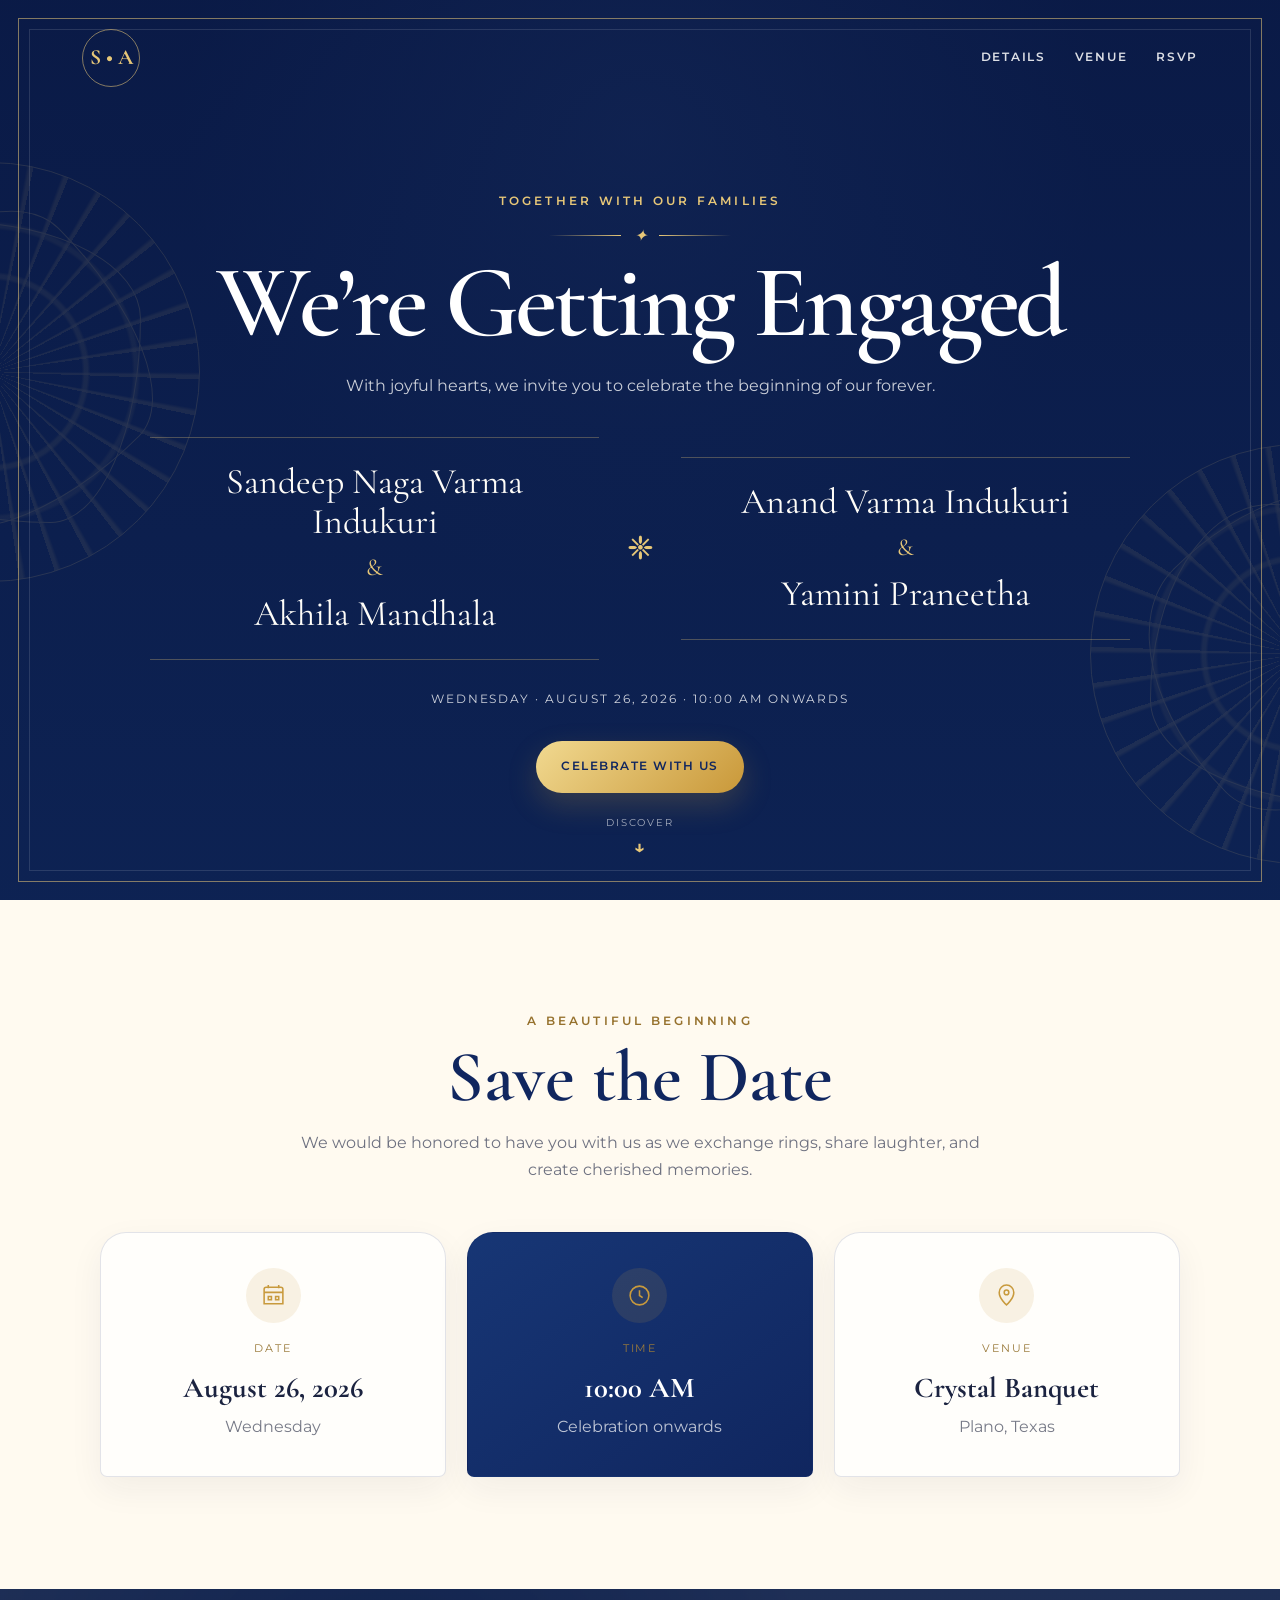
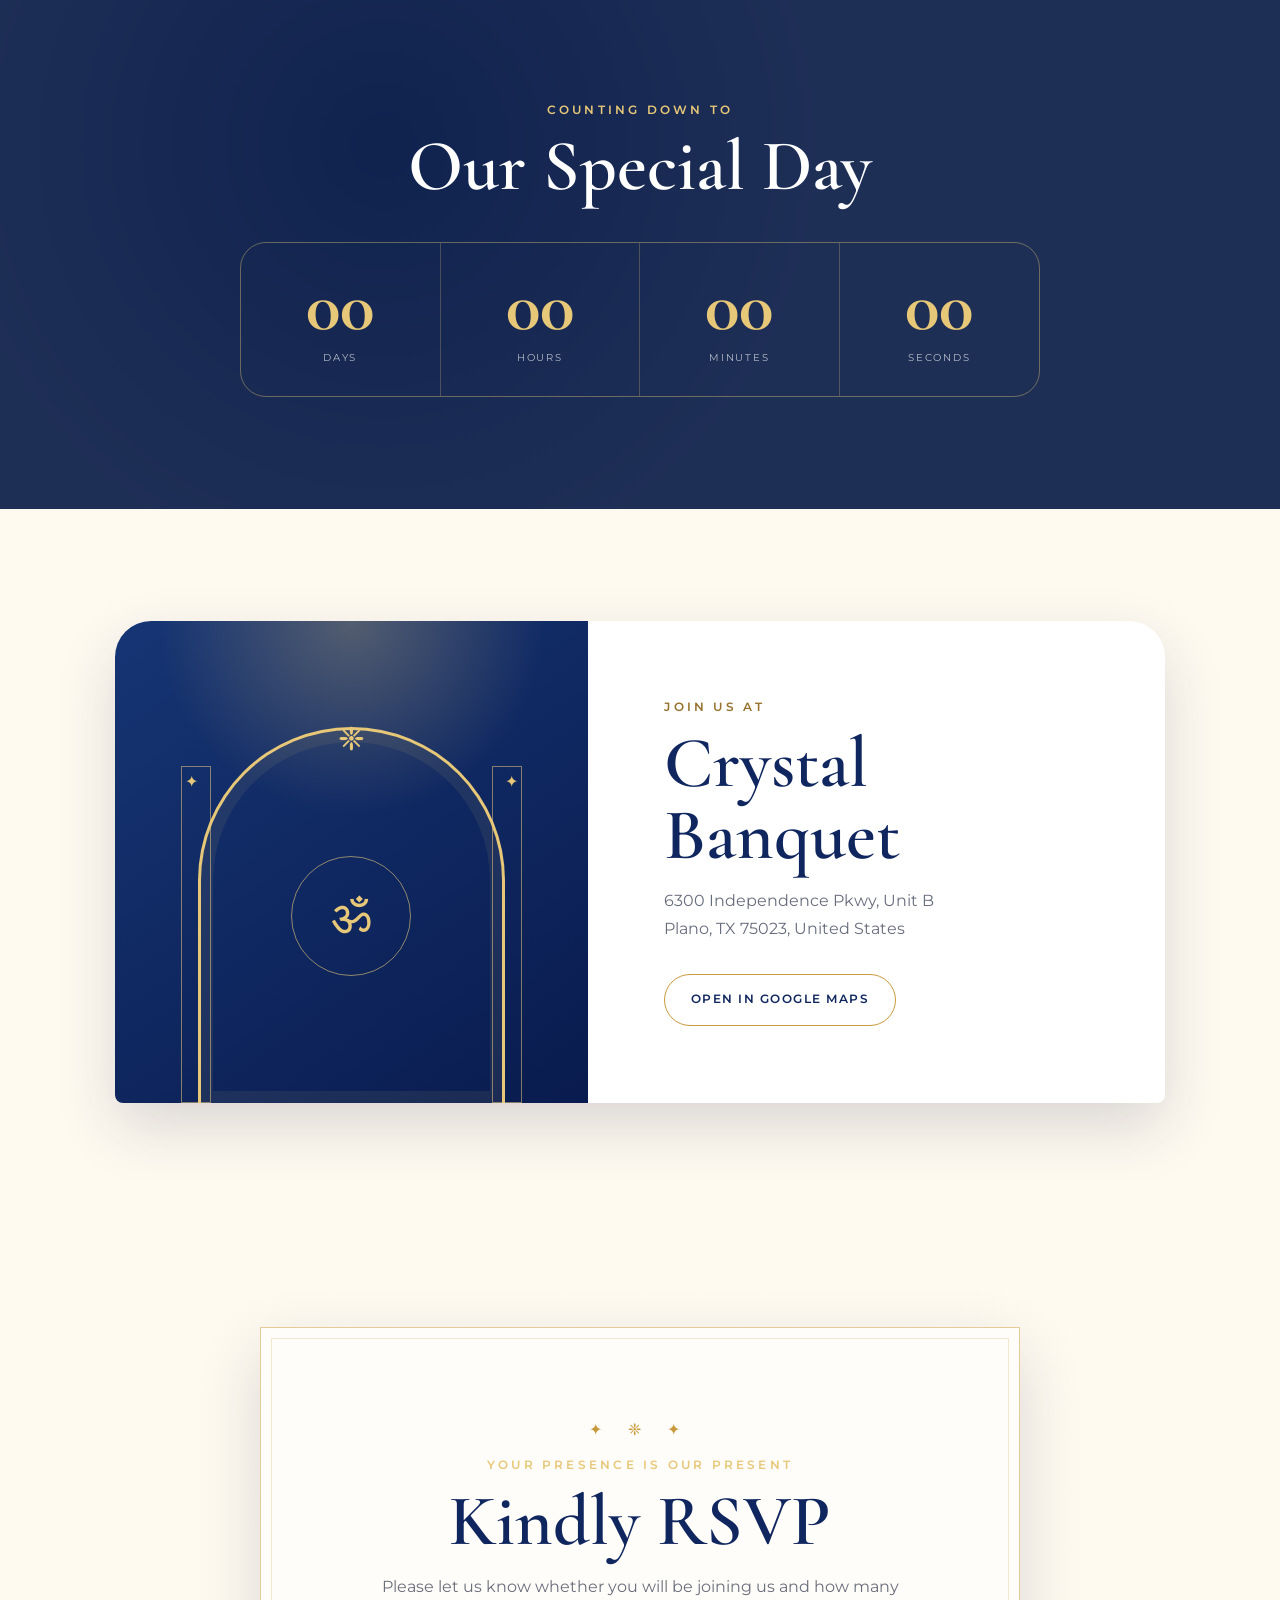
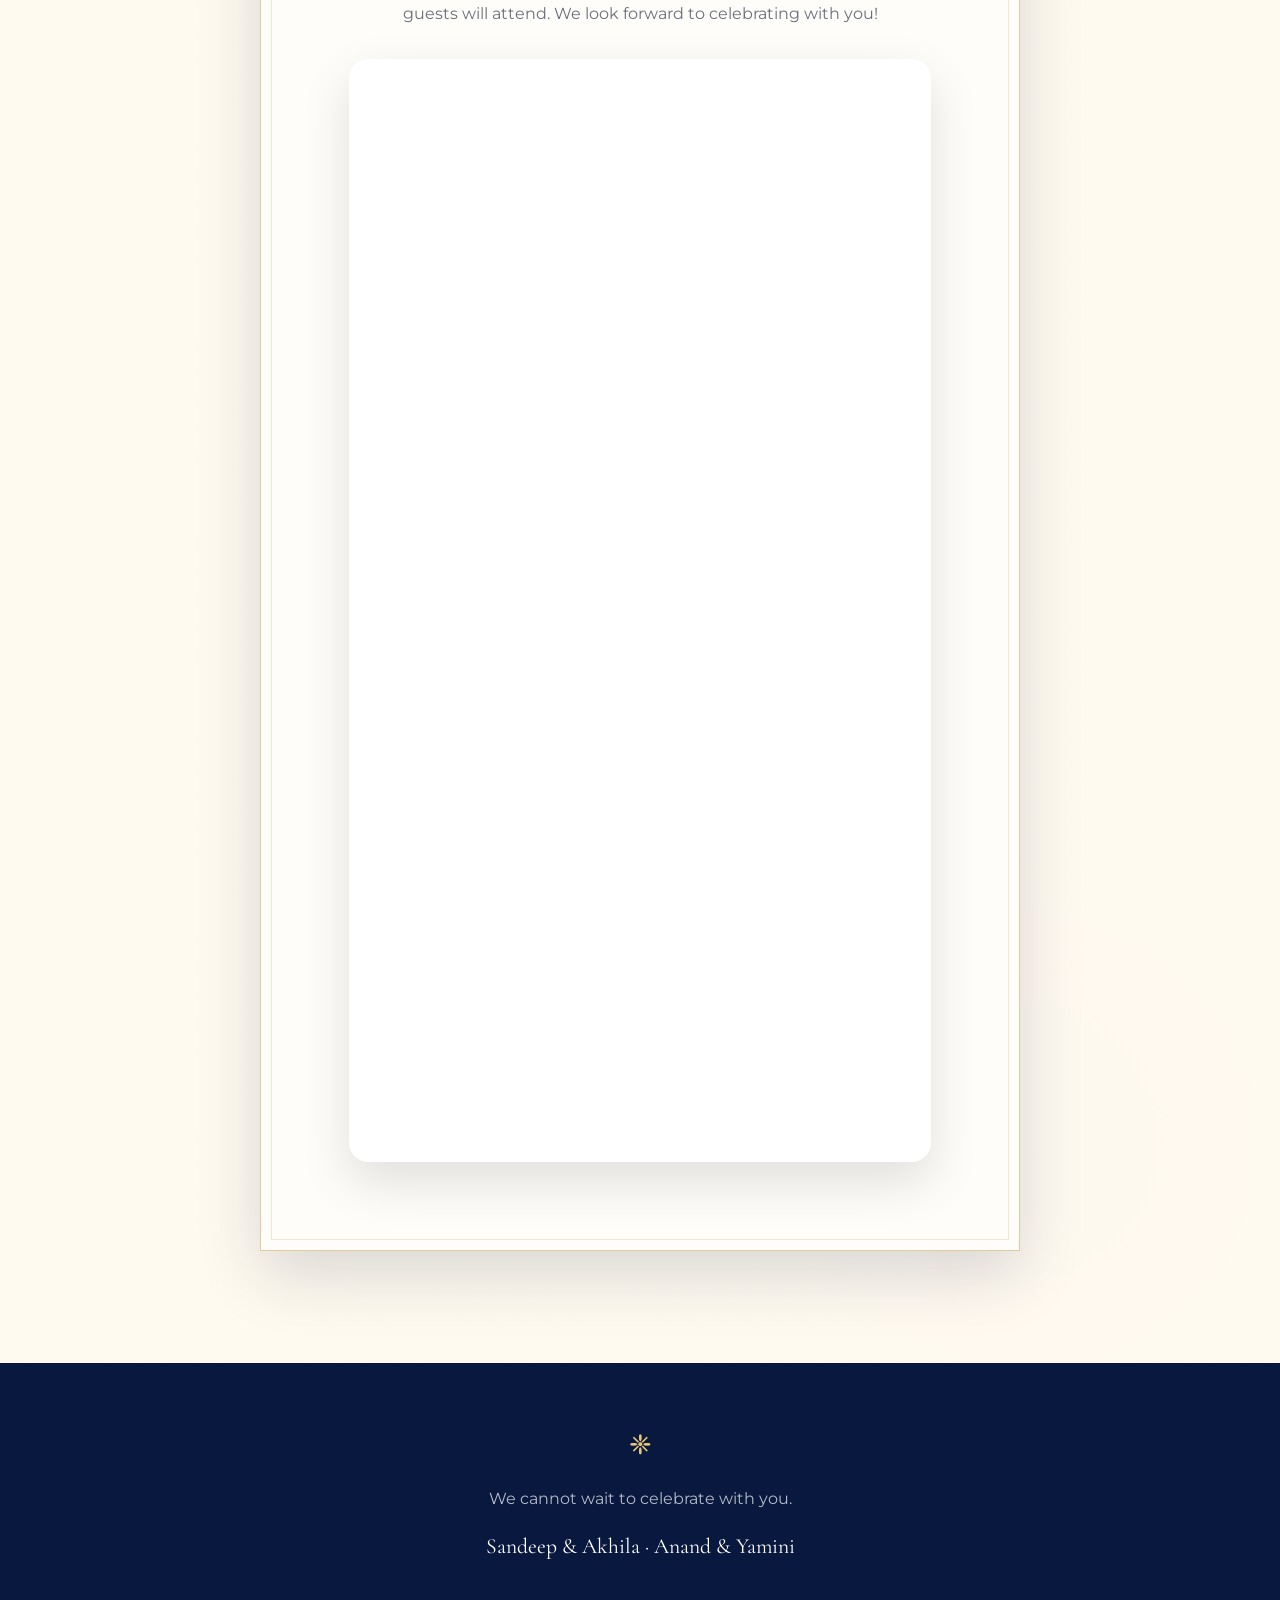
==== v1/index.html @ 821a93d7 "new version" ====
<!DOCTYPE html>
<html lang="en">
<head>
  <meta charset="UTF-8" />
  <meta name="viewport" content="width=device-width, initial-scale=1.0" />
  <meta name="theme-color" content="#10265f" />
  <meta name="description" content="Engagement celebration invitation for Sandeep & Akhila and Anand & Yamini." />
  <title>Our Engagement Celebration</title>

  <link rel="preconnect" href="https://fonts.googleapis.com">
  <link rel="preconnect" href="https://fonts.gstatic.com" crossorigin>
  <link href="https://fonts.googleapis.com/css2?family=Cormorant+Garamond:wght@500;600;700&family=Montserrat:wght@400;500;600&display=swap" rel="stylesheet">
  <link rel="stylesheet" href="style.css" />
</head>
<body>
  <div class="page-shell">
    <header class="hero" id="home">
      <div class="mandala mandala-left" aria-hidden="true"></div>
      <div class="mandala mandala-right" aria-hidden="true"></div>
      <div class="petal-field" aria-hidden="true"></div>

      <nav class="top-nav" aria-label="Main navigation">
        <a class="monogram" href="#home" aria-label="Back to top">S • A</a>
        <div class="nav-links">
          <a href="#details">Details</a>
          <a href="#venue">Venue</a>
          <a href="#rsvp">RSVP</a>
        </div>
      </nav>

      <div class="hero-content reveal">
        <p class="eyebrow">Together with our families</p>
        <div class="ornament"><span></span><i>✦</i><span></span></div>
        <h1>We’re Getting Engaged</h1>
        <p class="intro">With joyful hearts, we invite you to celebrate the beginning of our forever.</p>

        <div class="couples">
          <div class="couple-card">
            <p class="first-name">Sandeep Naga Varma Indukuri</p>
            <span class="ampersand">&</span>
            <p class="first-name">Akhila Mandhala</p>
          </div>

          <div class="center-flower" aria-hidden="true">❈</div>

          <div class="couple-card">
            <p class="first-name">Anand Varma Indukuri</p>
            <span class="ampersand">&</span>
            <p class="first-name">Yamini Praneetha</p>
          </div>
        </div>

        <p class="date-line">Wednesday · August 26, 2026 · 10:00 AM onwards</p>
        <a class="primary-button" href="#rsvp">Celebrate With Us</a>
      </div>

      <a class="scroll-cue" href="#details" aria-label="Scroll to event details">
        <span>Discover</span>
        <b>↓</b>
      </a>
    </header>

    <main>
      <section class="details-section section" id="details">
        <div class="section-heading reveal">
          <p class="eyebrow dark">A beautiful beginning</p>
          <h2>Save the Date</h2>
          <p>We would be honored to have you with us as we exchange rings, share laughter, and create cherished memories.</p>
        </div>

        <div class="detail-grid">
          <article class="detail-card reveal">
            <div class="icon-wrap" aria-hidden="true">
              <svg viewBox="0 0 24 24"><path d="M7 2v3M17 2v3M3.5 9h17M5 4h14a2 2 0 0 1 2 2v14H3V6a2 2 0 0 1 2-2Z"/><path d="M7 13h3v3H7zM14 13h3v3h-3z"/></svg>
            </div>
            <p class="card-label">Date</p>
            <h3>August 26, 2026</h3>
            <p>Wednesday</p>
          </article>

          <article class="detail-card featured reveal">
            <div class="icon-wrap" aria-hidden="true">
              <svg viewBox="0 0 24 24"><circle cx="12" cy="12" r="9"/><path d="M12 7v5l3 2"/></svg>
            </div>
            <p class="card-label">Time</p>
            <h3>10:00 AM</h3>
            <p>Celebration onwards</p>
          </article>

          <article class="detail-card reveal">
            <div class="icon-wrap" aria-hidden="true">
              <svg viewBox="0 0 24 24"><path d="M12 21s7-6 7-12a7 7 0 1 0-14 0c0 6 7 12 7 12Z"/><circle cx="12" cy="9" r="2.2"/></svg>
            </div>
            <p class="card-label">Venue</p>
            <h3>Crystal Banquet</h3>
            <p>Plano, Texas</p>
          </article>
        </div>
      </section>

      <section class="countdown-section section">
        <div class="countdown-copy reveal">
          <p class="eyebrow">Counting down to</p>
          <h2>Our Special Day</h2>
        </div>
        <div class="countdown reveal" data-event-date="2026-08-26T10:00:00-05:00">
          <div><strong id="days">00</strong><span>Days</span></div>
          <div><strong id="hours">00</strong><span>Hours</span></div>
          <div><strong id="minutes">00</strong><span>Minutes</span></div>
          <div><strong id="seconds">00</strong><span>Seconds</span></div>
        </div>
      </section>

      <section class="venue-section section" id="venue">
        <div class="venue-card reveal">
          <div class="venue-art" aria-hidden="true">
            <div class="arch">
              <span class="arch-flower one">✦</span>
              <span class="arch-flower two">❈</span>
              <span class="arch-flower three">✦</span>
              <div class="lamp">ॐ</div>
            </div>
          </div>
          <div class="venue-copy">
            <p class="eyebrow dark">Join us at</p>
            <h2>Crystal Banquet</h2>
            <p class="address">6300 Independence Pkwy, Unit B<br>Plano, TX 75023, United States</p>
            <a class="outline-button" href="https://www.google.com/maps/search/?api=1&query=Crystal+Banquet+6300+Independence+Pkwy+Unit+B+Plano+TX+75023" target="_blank" rel="noopener noreferrer">
              Open in Google Maps
            </a>
          </div>
        </div>
      </section>

      <section class="rsvp-section section" id="rsvp">
        <div class="rsvp-panel reveal">
          <div class="small-ornament">✦ ❈ ✦</div>
          <p class="eyebrow">Your presence is our present</p>
          <h2>Kindly RSVP</h2>
          <p>Please let us know whether you will be joining us and how many guests will attend. We look forward to celebrating with you!</p>

          <div class="form-container">
            <iframe
              src="https://docs.google.com/forms/d/e/1FAIpQLSfjzA1CecTggnlEptnCaKhr09cavFbbHGw-cOLbHXmWTZkXow/viewform?embedded=true"
              title="Engagement RSVP Form"
              width="100%"
              height="1103"
              frameborder="0"
              marginheight="0"
              marginwidth="0"
              loading="lazy">
              Loading…
            </iframe>
          </div>
        </div>
      </section>
    </main>

    <footer>
      <div class="footer-flourish">❈</div>
      <p>We cannot wait to celebrate with you.</p>
      <p class="footer-names">Sandeep & Akhila · Anand & Yamini</p>
    </footer>
  </div>

  <script src="script.js"></script>
</body>
</html>
---- v1/style.css ----
:root {
  --blue: #10265f;
  --blue-2: #173675;
  --cream: #fffaf0;
  --cream-2: #f5ead7;
  --gold: #c89a3d;
  --gold-light: #e7c778;
  --ink: #1b2340;
  --shadow: 0 24px 60px rgba(22, 31, 67, 0.16);
}

* { box-sizing: border-box; }
html { scroll-behavior: smooth; }
body {
  margin: 0;
  color: var(--ink);
  background:
    radial-gradient(circle at 15% 10%, rgba(200,154,61,.10), transparent 22rem),
    radial-gradient(circle at 80% 90%, rgba(16,38,95,.08), transparent 26rem),
    var(--cream);
  font-family: "Montserrat", sans-serif;
  line-height: 1.7;
}
a { color: inherit; }
.page-shell { overflow: hidden; }
.hero {
  min-height: 100svh;
  position: relative;
  display: grid;
  place-items: center;
  padding: 7rem 1.5rem 5rem;
  color: #fff;
  text-align: center;
  isolation: isolate;
  background:
    linear-gradient(rgba(9,24,66,.84), rgba(13,34,82,.93)),
    radial-gradient(circle at 50% 15%, #315294, transparent 46%),
    var(--blue);
}
.hero::before {
  content: "";
  position: absolute;
  inset: 18px;
  border: 1px solid rgba(231,199,120,.55);
  pointer-events: none;
}
.hero::after {
  content: "";
  position: absolute;
  inset: 29px;
  border: 1px solid rgba(255,255,255,.12);
  pointer-events: none;
}
.top-nav {
  position: absolute;
  z-index: 5;
  top: 0;
  left: 0;
  right: 0;
  max-width: 1180px;
  margin: auto;
  padding: 1.8rem 2rem;
  display: flex;
  align-items: center;
  justify-content: space-between;
}
.monogram {
  text-decoration: none;
  font-family: "Cormorant Garamond", serif;
  font-size: 1.35rem;
  font-weight: 700;
  color: var(--gold-light);
  border: 1px solid rgba(231,199,120,.55);
  border-radius: 50%;
  width: 58px;
  height: 58px;
  display: grid;
  place-items: center;
}
.nav-links { display: flex; gap: 1.8rem; }
.nav-links a {
  text-decoration: none;
  text-transform: uppercase;
  letter-spacing: .15em;
  font-size: .72rem;
  font-weight: 600;
  opacity: .86;
}
.hero-content {
  position: relative;
  z-index: 2;
  width: min(980px, 100%);
}
.eyebrow {
  margin: 0 0 .6rem;
  color: var(--gold-light);
  text-transform: uppercase;
  letter-spacing: .28em;
  font-size: .72rem;
  font-weight: 600;
}
.eyebrow.dark { color: #96712d; }
.ornament {
  display: flex;
  align-items: center;
  justify-content: center;
  gap: .8rem;
  color: var(--gold-light);
}
.ornament span {
  width: 72px;
  height: 1px;
  background: linear-gradient(90deg, transparent, var(--gold-light));
}
.ornament span:last-child {
  background: linear-gradient(90deg, var(--gold-light), transparent);
}
.hero h1, h2, .first-name {
  font-family: "Cormorant Garamond", serif;
}
.hero h1 {
  margin: .4rem 0;
  font-size: clamp(3.1rem, 8vw, 6.8rem);
  line-height: .92;
  letter-spacing: -.035em;
  font-weight: 600;
}
.intro {
  max-width: 640px;
  margin: 1.5rem auto 2.2rem;
  color: rgba(255,255,255,.78);
  font-size: .98rem;
}
.couples {
  display: grid;
  grid-template-columns: 1fr auto 1fr;
  gap: 1.7rem;
  align-items: center;
  margin: 2.3rem auto 1.6rem;
}
.couple-card {
  padding: 1.5rem 1rem;
  border-top: 1px solid rgba(231,199,120,.3);
  border-bottom: 1px solid rgba(231,199,120,.3);
}
.first-name {
  margin: 0;
  font-size: clamp(1.45rem, 3vw, 2.25rem);
  line-height: 1.12;
  color: #fffdf8;
}
.ampersand {
  display: block;
  margin: .35rem 0;
  color: var(--gold-light);
  font-family: "Cormorant Garamond", serif;
  font-size: 1.5rem;
}
.center-flower { color: var(--gold-light); font-size: 2rem; }
.date-line {
  text-transform: uppercase;
  letter-spacing: .16em;
  font-size: .76rem;
  color: rgba(255,255,255,.8);
  margin: 1.8rem 0 2rem;
}
.primary-button, .outline-button {
  display: inline-flex;
  align-items: center;
  justify-content: center;
  min-height: 52px;
  padding: .85rem 1.6rem;
  border-radius: 999px;
  text-decoration: none;
  text-transform: uppercase;
  letter-spacing: .13em;
  font-size: .72rem;
  font-weight: 600;
  transition: transform .25s ease, box-shadow .25s ease, background .25s ease;
}
.primary-button {
  color: var(--blue);
  background: linear-gradient(135deg, #f1d990, #c99839);
  box-shadow: 0 12px 30px rgba(200,154,61,.22);
}
.primary-button:hover, .outline-button:hover { transform: translateY(-3px); }
.primary-button:hover { box-shadow: 0 17px 38px rgba(200,154,61,.33); }
.scroll-cue {
  position: absolute;
  z-index: 2;
  bottom: 2.4rem;
  display: flex;
  flex-direction: column;
  text-decoration: none;
  color: rgba(255,255,255,.62);
  font-size: .64rem;
  letter-spacing: .18em;
  text-transform: uppercase;
}
.scroll-cue b {
  color: var(--gold-light);
  font-size: 1.1rem;
  animation: bounce 1.8s infinite;
}
@keyframes bounce { 50% { transform: translateY(7px); } }

.mandala {
  position: absolute;
  width: 420px;
  aspect-ratio: 1;
  opacity: .13;
  border: 1px solid var(--gold-light);
  border-radius: 50%;
  background:
    repeating-conic-gradient(from 22deg, transparent 0 8deg, rgba(231,199,120,.6) 9deg 10deg),
    radial-gradient(circle, transparent 31%, rgba(231,199,120,.5) 32% 33%, transparent 34% 48%, rgba(231,199,120,.4) 49% 50%, transparent 51%);
}
.mandala::before, .mandala::after {
  content: "";
  position: absolute;
  inset: 14%;
  border: 1px solid var(--gold-light);
  border-radius: 32% 68% 35% 65% / 60% 30% 70% 40%;
  transform: rotate(45deg);
}
.mandala::after { transform: rotate(90deg); }
.mandala-left { left: -220px; top: 18%; }
.mandala-right { right: -230px; bottom: 4%; }

.section { padding: 7rem 1.5rem; }
.section-heading {
  width: min(700px, 100%);
  margin: 0 auto 3rem;
  text-align: center;
}
h2 {
  margin: .2rem 0 1rem;
  color: var(--blue);
  font-size: clamp(2.6rem, 6vw, 4.5rem);
  line-height: 1;
  font-weight: 600;
}
.section-heading p:last-child { color: #6e7180; }
.detail-grid {
  width: min(1080px, 100%);
  margin: auto;
  display: grid;
  grid-template-columns: repeat(3, 1fr);
  gap: 1.3rem;
}
.detail-card {
  padding: 2.2rem 1.6rem;
  text-align: center;
  border: 1px solid rgba(16,38,95,.12);
  background: rgba(255,255,255,.72);
  box-shadow: 0 12px 34px rgba(30,36,68,.06);
  border-radius: 26px 26px 7px 7px;
}
.detail-card.featured {
  color: white;
  background: linear-gradient(145deg, var(--blue-2), var(--blue));
  transform: translateY(-14px);
}
.icon-wrap {
  width: 55px;
  height: 55px;
  margin: auto auto 1rem;
  border-radius: 50%;
  display: grid;
  place-items: center;
  background: rgba(200,154,61,.13);
}
.icon-wrap svg {
  width: 25px;
  fill: none;
  stroke: var(--gold);
  stroke-width: 1.5;
}
.card-label {
  margin: 0;
  color: #9a7a3b;
  text-transform: uppercase;
  letter-spacing: .17em;
  font-size: .68rem;
}
.detail-card h3 {
  margin: .45rem 0 0;
  font-family: "Cormorant Garamond", serif;
  font-size: 1.8rem;
}
.detail-card p:last-child { margin: 0; color: #777a87; }
.detail-card.featured p:last-child { color: rgba(255,255,255,.72); }

.countdown-section {
  color: white;
  text-align: center;
  background:
    linear-gradient(rgba(13,31,74,.93), rgba(13,31,74,.93)),
    radial-gradient(circle at 30% 30%, #2f4f8e, transparent 45%);
}
.countdown-section h2 { color: white; }
.countdown {
  width: min(800px, 100%);
  margin: 2.5rem auto 0;
  display: grid;
  grid-template-columns: repeat(4, 1fr);
  border: 1px solid rgba(231,199,120,.4);
  border-radius: 26px;
  overflow: hidden;
}
.countdown div {
  padding: 1.7rem .8rem;
  border-right: 1px solid rgba(231,199,120,.25);
}
.countdown div:last-child { border-right: 0; }
.countdown strong {
  display: block;
  font-family: "Cormorant Garamond", serif;
  font-size: clamp(2.4rem, 7vw, 4.5rem);
  color: var(--gold-light);
  line-height: 1;
}
.countdown span {
  text-transform: uppercase;
  letter-spacing: .17em;
  font-size: .64rem;
  color: rgba(255,255,255,.68);
}

.venue-card {
  width: min(1050px, 100%);
  margin: auto;
  display: grid;
  grid-template-columns: .9fr 1.1fr;
  border-radius: 36px 36px 8px 8px;
  overflow: hidden;
  box-shadow: var(--shadow);
  background: white;
}
.venue-art {
  min-height: 420px;
  display: grid;
  place-items: end center;
  background:
    radial-gradient(circle at 50% 0%, rgba(231,199,120,.3), transparent 36%),
    linear-gradient(145deg, #163574, #091b4e);
}
.arch {
  position: relative;
  width: 65%;
  height: 78%;
  border: 3px solid var(--gold-light);
  border-bottom: 0;
  border-radius: 160px 160px 0 0;
  display: grid;
  place-items: center;
  box-shadow: inset 0 0 0 12px rgba(231,199,120,.08);
}
.arch::before, .arch::after {
  content: "";
  position: absolute;
  bottom: 0;
  width: 28px;
  height: 90%;
  border: 1px solid rgba(231,199,120,.55);
}
.arch::before { left: -20px; }
.arch::after { right: -20px; }
.lamp {
  width: 120px;
  height: 120px;
  display: grid;
  place-items: center;
  color: var(--gold-light);
  border: 1px solid rgba(231,199,120,.6);
  border-radius: 50%;
  font-family: serif;
  font-size: 3rem;
}
.arch-flower { position: absolute; color: var(--gold-light); }
.arch-flower.one { top: 10%; left: -16px; }
.arch-flower.two { top: -18px; font-size: 2rem; }
.arch-flower.three { top: 10%; right: -16px; }
.venue-copy {
  padding: clamp(2.2rem, 6vw, 5rem);
  align-self: center;
}
.address { color: #686d7d; margin: 1rem 0 2rem; }
.outline-button {
  color: var(--blue);
  border: 1px solid var(--gold);
  background: transparent;
}
.outline-button:hover { background: #fff8e8; }

.rsvp-section {
  text-align: center;
  background:
    linear-gradient(rgba(255,250,240,.96), rgba(255,250,240,.96)),
    repeating-linear-gradient(45deg, transparent 0 18px, rgba(200,154,61,.08) 19px 20px);
}
.rsvp-panel {
  width: min(760px, 100%);
  margin: auto;
  padding: clamp(2.5rem, 7vw, 5.5rem);
  border: 1px solid rgba(200,154,61,.5);
  outline: 1px solid rgba(200,154,61,.22);
  outline-offset: -12px;
  background: rgba(255,255,255,.65);
  box-shadow: var(--shadow);
}
.rsvp-panel p:not(.eyebrow) {
  max-width: 560px;
  margin: 0 auto 2rem;
  color: #6b6e7b;
}
.small-ornament { color: var(--gold); letter-spacing: .7em; margin-bottom: .8rem; }
.gold { min-width: 250px; }

footer {
  padding: 3.7rem 1.5rem;
  text-align: center;
  color: rgba(255,255,255,.7);
  background: #09183e;
}
.footer-flourish { color: var(--gold-light); font-size: 1.7rem; }
.footer-names {
  margin: .3rem 0 0;
  color: white;
  font-family: "Cormorant Garamond", serif;
  font-size: 1.35rem;
}

.reveal {
  opacity: 0;
  transform: translateY(24px);
  transition: opacity .8s ease, transform .8s ease;
}
.reveal.visible { opacity: 1; transform: translateY(0); }

@media (max-width: 780px) {
  .nav-links { display: none; }
  .top-nav { justify-content: center; padding-top: 1.6rem; }
  .hero { padding-top: 7.5rem; }
  .hero::before { inset: 10px; }
  .hero::after { inset: 17px; }
  .couples { grid-template-columns: 1fr; gap: .5rem; }
  .center-flower { font-size: 1.45rem; }
  .couple-card { padding: 1rem .4rem; }
  .date-line { line-height: 1.8; padding: 0 1rem; }
  .scroll-cue { display: none; }
  .detail-grid { grid-template-columns: 1fr; }
  .detail-card.featured { transform: none; }
  .countdown { grid-template-columns: repeat(2, 1fr); }
  .countdown div:nth-child(2) { border-right: 0; }
  .countdown div:nth-child(-n+2) { border-bottom: 1px solid rgba(231,199,120,.25); }
  .venue-card { grid-template-columns: 1fr; }
  .venue-art { min-height: 330px; }
  .venue-copy { text-align: center; }
}
@media (prefers-reduced-motion: reduce) {
  html { scroll-behavior: auto; }
  *, *::before, *::after { animation: none !important; transition: none !important; }
  .reveal { opacity: 1; transform: none; }
}

.form-container {
  width: 100%;
  max-width: 760px;
  margin: 2rem auto 0;
  border-radius: 20px;
  overflow: hidden;
  background: #fff;
  box-shadow: 0 20px 50px rgba(0,0,0,.12);
}

.form-container iframe {
  display: block;
  width: 100%;
  min-height: 1103px;
  border: 0;
  background: #fff;
}

@media (max-width: 780px) {
  .rsvp-panel {
    padding-left: 1rem;
    padding-right: 1rem;
  }

  .form-container {
    border-radius: 14px;
  }

  .form-container iframe {
    min-height: 1180px;
  }
}
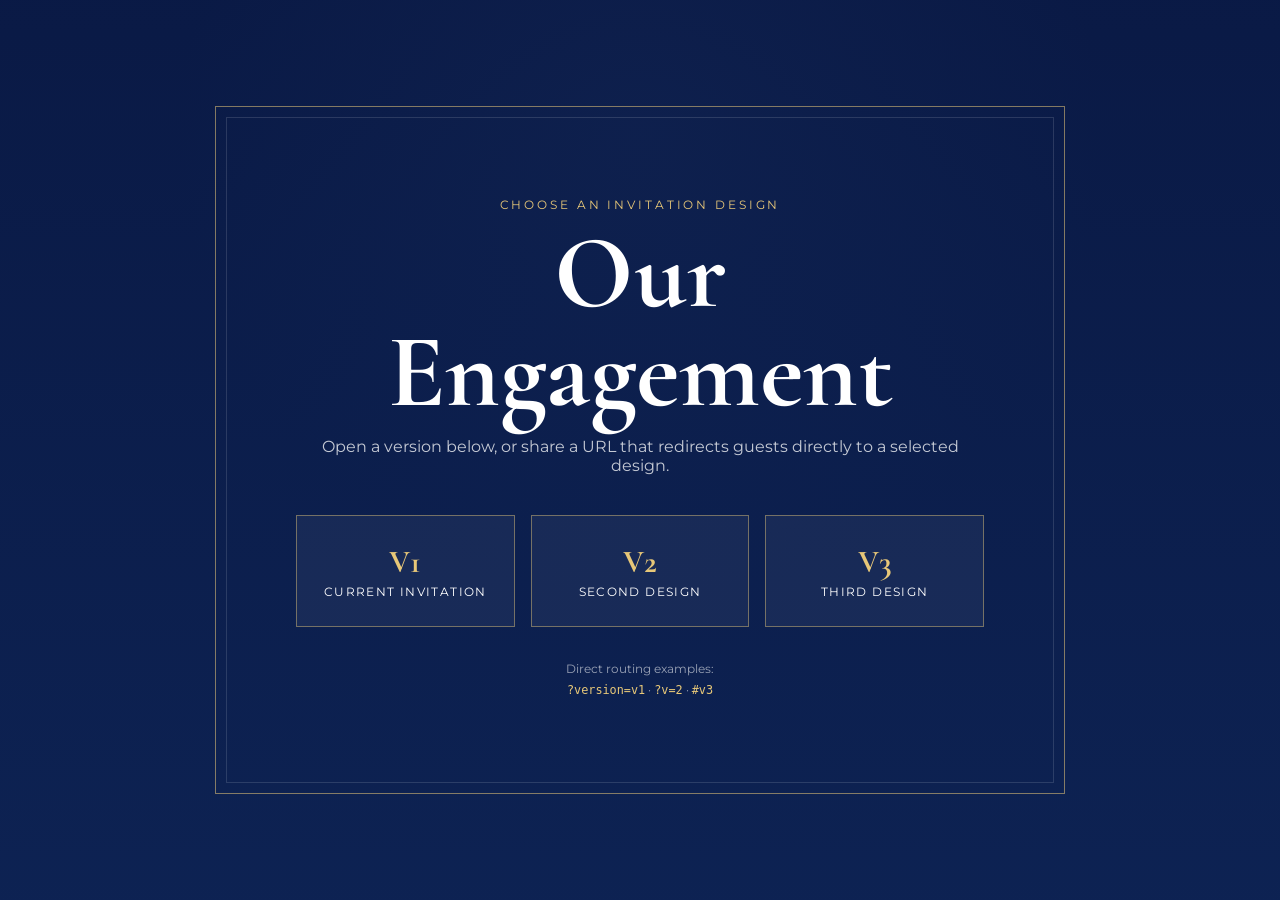
==== commit d4e6d354: "changes" ====
--- a/v1/index.html
+++ b/v1/index.html
@@ -1,168 +1,126 @@
 <!DOCTYPE html>
 <html lang="en">
 <head>
-  <meta charset="UTF-8" />
-  <meta name="viewport" content="width=device-width, initial-scale=1.0" />
-  <meta name="theme-color" content="#10265f" />
-  <meta name="description" content="Engagement celebration invitation for Sandeep & Akhila and Anand & Yamini." />
-  <title>Our Engagement Celebration</title>
-
+  <meta charset="UTF-8">
+  <meta name="viewport" content="width=device-width, initial-scale=1.0">
+  <meta name="theme-color" content="#10265f">
+  <title>Engagement Invitation</title>
   <link rel="preconnect" href="https://fonts.googleapis.com">
   <link rel="preconnect" href="https://fonts.gstatic.com" crossorigin>
   <link href="https://fonts.googleapis.com/css2?family=Cormorant+Garamond:wght@500;600;700&family=Montserrat:wght@400;500;600&display=swap" rel="stylesheet">
-  <link rel="stylesheet" href="style.css" />
+  <style>
+    :root { --blue:#10265f; --gold:#c89a3d; --gold-light:#e7c778; --cream:#fffaf0; }
+    * { box-sizing:border-box; }
+    body {
+      margin:0;
+      min-height:100svh;
+      display:grid;
+      place-items:center;
+      padding:2rem;
+      font-family:"Montserrat",sans-serif;
+      color:white;
+      text-align:center;
+      background:
+        linear-gradient(rgba(9,24,66,.88),rgba(13,34,82,.95)),
+        radial-gradient(circle at 50% 15%,#315294,transparent 46%),
+        var(--blue);
+    }
+    main {
+      width:min(850px,100%);
+      padding:clamp(2rem,7vw,5rem);
+      border:1px solid rgba(231,199,120,.55);
+      outline:1px solid rgba(255,255,255,.13);
+      outline-offset:-12px;
+    }
+    .eyebrow {
+      color:var(--gold-light);
+      text-transform:uppercase;
+      letter-spacing:.25em;
+      font-size:.72rem;
+    }
+    h1 {
+      margin:.5rem 0 1rem;
+      font-family:"Cormorant Garamond",serif;
+      font-size:clamp(3rem,9vw,6.5rem);
+      line-height:.95;
+    }
+    .intro { color:rgba(255,255,255,.76); }
+    .versions {
+      margin-top:2.5rem;
+      display:grid;
+      grid-template-columns:repeat(3,1fr);
+      gap:1rem;
+    }
+    .version-card {
+      padding:1.6rem 1rem;
+      color:white;
+      text-decoration:none;
+      border:1px solid rgba(231,199,120,.45);
+      background:rgba(255,255,255,.05);
+      transition:.25s ease;
+    }
+    .version-card:hover {
+      transform:translateY(-4px);
+      background:rgba(231,199,120,.12);
+    }
+    .version-card strong {
+      display:block;
+      color:var(--gold-light);
+      font-family:"Cormorant Garamond",serif;
+      font-size:2rem;
+    }
+    .version-card span {
+      font-size:.72rem;
+      text-transform:uppercase;
+      letter-spacing:.12em;
+    }
+    .routing-note {
+      margin-top:2rem;
+      color:rgba(255,255,255,.58);
+      font-size:.74rem;
+      line-height:1.8;
+    }
+    code { color:var(--gold-light); }
+    @media(max-width:650px) { .versions { grid-template-columns:1fr; } }
+  </style>
+  <script>
+    (function () {
+      const params = new URLSearchParams(window.location.search);
+      let requested = (params.get("version") || params.get("v") || "").toLowerCase();
+
+      if (!requested && window.location.hash) {
+        requested = window.location.hash.slice(1).toLowerCase();
+      }
+
+      const aliases = {
+        "1": "v1", "v1": "v1",
+        "2": "v2", "v2": "v2",
+        "3": "v3", "v3": "v3"
+      };
+
+      const destination = aliases[requested];
+      if (destination) {
+        window.location.replace("./" + destination + "/");
+      }
+    })();
+  </script>
 </head>
 <body>
-  <div class="page-shell">
-    <header class="hero" id="home">
-      <div class="mandala mandala-left" aria-hidden="true"></div>
-      <div class="mandala mandala-right" aria-hidden="true"></div>
-      <div class="petal-field" aria-hidden="true"></div>
+  <main>
+    <p class="eyebrow">Choose an invitation design</p>
+    <h1>Our Engagement</h1>
+    <p class="intro">Open a version below, or share a URL that redirects guests directly to a selected design.</p>
 
-      <nav class="top-nav" aria-label="Main navigation">
-        <a class="monogram" href="#home" aria-label="Back to top">S • A</a>
-        <div class="nav-links">
-          <a href="#details">Details</a>
-          <a href="#venue">Venue</a>
-          <a href="#rsvp">RSVP</a>
-        </div>
-      </nav>
+    <div class="versions">
+      <a class="version-card" href="./v1/"><strong>V1</strong><span>Current invitation</span></a>
+      <a class="version-card" href="./v2/"><strong>V2</strong><span>Second design</span></a>
+      <a class="version-card" href="./v3/"><strong>V3</strong><span>Third design</span></a>
+    </div>
 
-      <div class="hero-content reveal">
-        <p class="eyebrow">Together with our families</p>
-        <div class="ornament"><span></span><i>✦</i><span></span></div>
-        <h1>We’re Getting Engaged</h1>
-        <p class="intro">With joyful hearts, we invite you to celebrate the beginning of our forever.</p>
-
-        <div class="couples">
-          <div class="couple-card">
-            <p class="first-name">Sandeep Naga Varma Indukuri</p>
-            <span class="ampersand">&</span>
-            <p class="first-name">Akhila Mandhala</p>
-          </div>
-
-          <div class="center-flower" aria-hidden="true">❈</div>
-
-          <div class="couple-card">
-            <p class="first-name">Anand Varma Indukuri</p>
-            <span class="ampersand">&</span>
-            <p class="first-name">Yamini Praneetha</p>
-          </div>
-        </div>
-
-        <p class="date-line">Wednesday · August 26, 2026 · 10:00 AM onwards</p>
-        <a class="primary-button" href="#rsvp">Celebrate With Us</a>
-      </div>
-
-      <a class="scroll-cue" href="#details" aria-label="Scroll to event details">
-        <span>Discover</span>
-        <b>↓</b>
-      </a>
-    </header>
-
-    <main>
-      <section class="details-section section" id="details">
-        <div class="section-heading reveal">
-          <p class="eyebrow dark">A beautiful beginning</p>
-          <h2>Save the Date</h2>
-          <p>We would be honored to have you with us as we exchange rings, share laughter, and create cherished memories.</p>
-        </div>
-
-        <div class="detail-grid">
-          <article class="detail-card reveal">
-            <div class="icon-wrap" aria-hidden="true">
-              <svg viewBox="0 0 24 24"><path d="M7 2v3M17 2v3M3.5 9h17M5 4h14a2 2 0 0 1 2 2v14H3V6a2 2 0 0 1 2-2Z"/><path d="M7 13h3v3H7zM14 13h3v3h-3z"/></svg>
-            </div>
-            <p class="card-label">Date</p>
-            <h3>August 26, 2026</h3>
-            <p>Wednesday</p>
-          </article>
-
-          <article class="detail-card featured reveal">
-            <div class="icon-wrap" aria-hidden="true">
-              <svg viewBox="0 0 24 24"><circle cx="12" cy="12" r="9"/><path d="M12 7v5l3 2"/></svg>
-            </div>
-            <p class="card-label">Time</p>
-            <h3>10:00 AM</h3>
-            <p>Celebration onwards</p>
-          </article>
-
-          <article class="detail-card reveal">
-            <div class="icon-wrap" aria-hidden="true">
-              <svg viewBox="0 0 24 24"><path d="M12 21s7-6 7-12a7 7 0 1 0-14 0c0 6 7 12 7 12Z"/><circle cx="12" cy="9" r="2.2"/></svg>
-            </div>
-            <p class="card-label">Venue</p>
-            <h3>Crystal Banquet</h3>
-            <p>Plano, Texas</p>
-          </article>
-        </div>
-      </section>
-
-      <section class="countdown-section section">
-        <div class="countdown-copy reveal">
-          <p class="eyebrow">Counting down to</p>
-          <h2>Our Special Day</h2>
-        </div>
-        <div class="countdown reveal" data-event-date="2026-08-26T10:00:00-05:00">
-          <div><strong id="days">00</strong><span>Days</span></div>
-          <div><strong id="hours">00</strong><span>Hours</span></div>
-          <div><strong id="minutes">00</strong><span>Minutes</span></div>
-          <div><strong id="seconds">00</strong><span>Seconds</span></div>
-        </div>
-      </section>
-
-      <section class="venue-section section" id="venue">
-        <div class="venue-card reveal">
-          <div class="venue-art" aria-hidden="true">
-            <div class="arch">
-              <span class="arch-flower one">✦</span>
-              <span class="arch-flower two">❈</span>
-              <span class="arch-flower three">✦</span>
-              <div class="lamp">ॐ</div>
-            </div>
-          </div>
-          <div class="venue-copy">
-            <p class="eyebrow dark">Join us at</p>
-            <h2>Crystal Banquet</h2>
-            <p class="address">6300 Independence Pkwy, Unit B<br>Plano, TX 75023, United States</p>
-            <a class="outline-button" href="https://www.google.com/maps/search/?api=1&query=Crystal+Banquet+6300+Independence+Pkwy+Unit+B+Plano+TX+75023" target="_blank" rel="noopener noreferrer">
-              Open in Google Maps
-            </a>
-          </div>
-        </div>
-      </section>
-
-      <section class="rsvp-section section" id="rsvp">
-        <div class="rsvp-panel reveal">
-          <div class="small-ornament">✦ ❈ ✦</div>
-          <p class="eyebrow">Your presence is our present</p>
-          <h2>Kindly RSVP</h2>
-          <p>Please let us know whether you will be joining us and how many guests will attend. We look forward to celebrating with you!</p>
-
-          <div class="form-container">
-            <iframe
-              src="https://docs.google.com/forms/d/e/1FAIpQLSfjzA1CecTggnlEptnCaKhr09cavFbbHGw-cOLbHXmWTZkXow/viewform?embedded=true"
-              title="Engagement RSVP Form"
-              width="100%"
-              height="1103"
-              frameborder="0"
-              marginheight="0"
-              marginwidth="0"
-              loading="lazy">
-              Loading…
-            </iframe>
-          </div>
-        </div>
-      </section>
-    </main>
-
-    <footer>
-      <div class="footer-flourish">❈</div>
-      <p>We cannot wait to celebrate with you.</p>
-      <p class="footer-names">Sandeep & Akhila · Anand & Yamini</p>
-    </footer>
-  </div>
-
-  <script src="script.js"></script>
+    <p class="routing-note">
+      Direct routing examples:<br>
+      <code>?version=v1</code> · <code>?v=2</code> · <code>#v3</code>
+    </p>
+  </main>
 </body>
 </html>
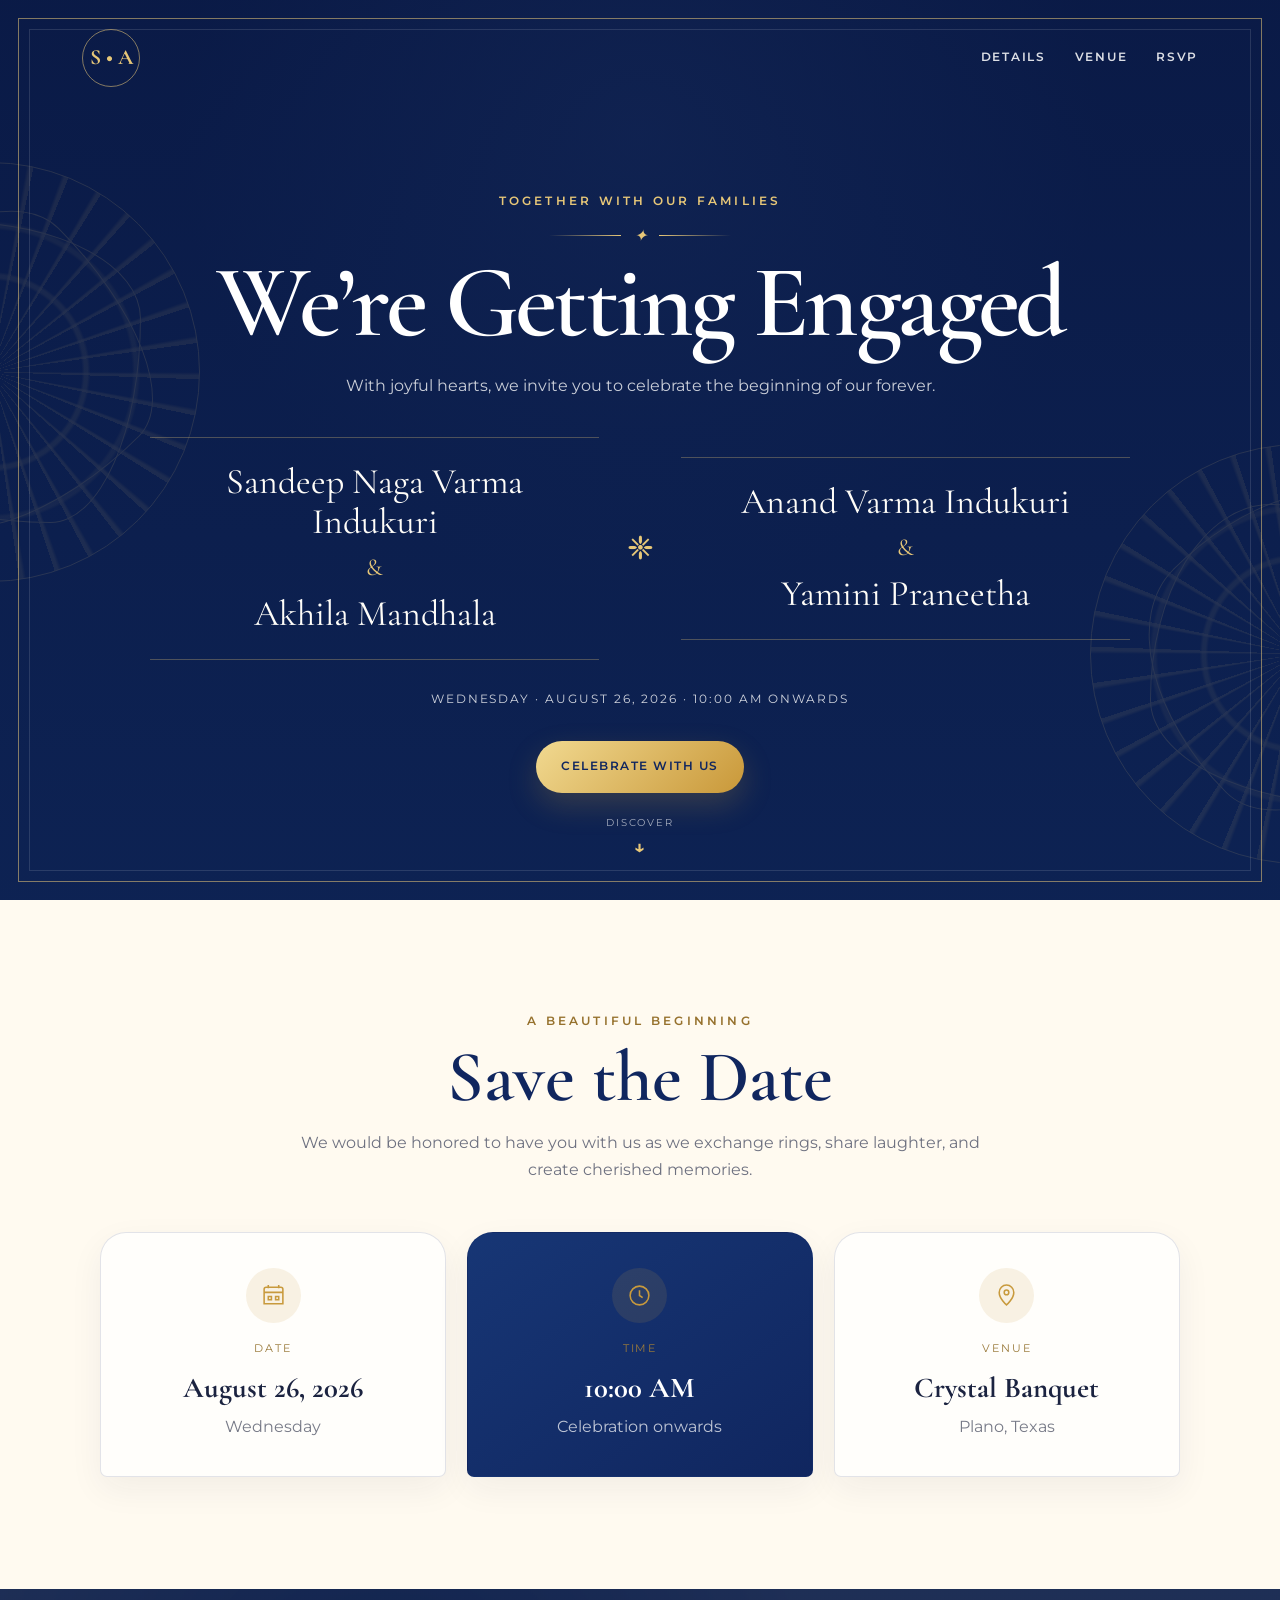
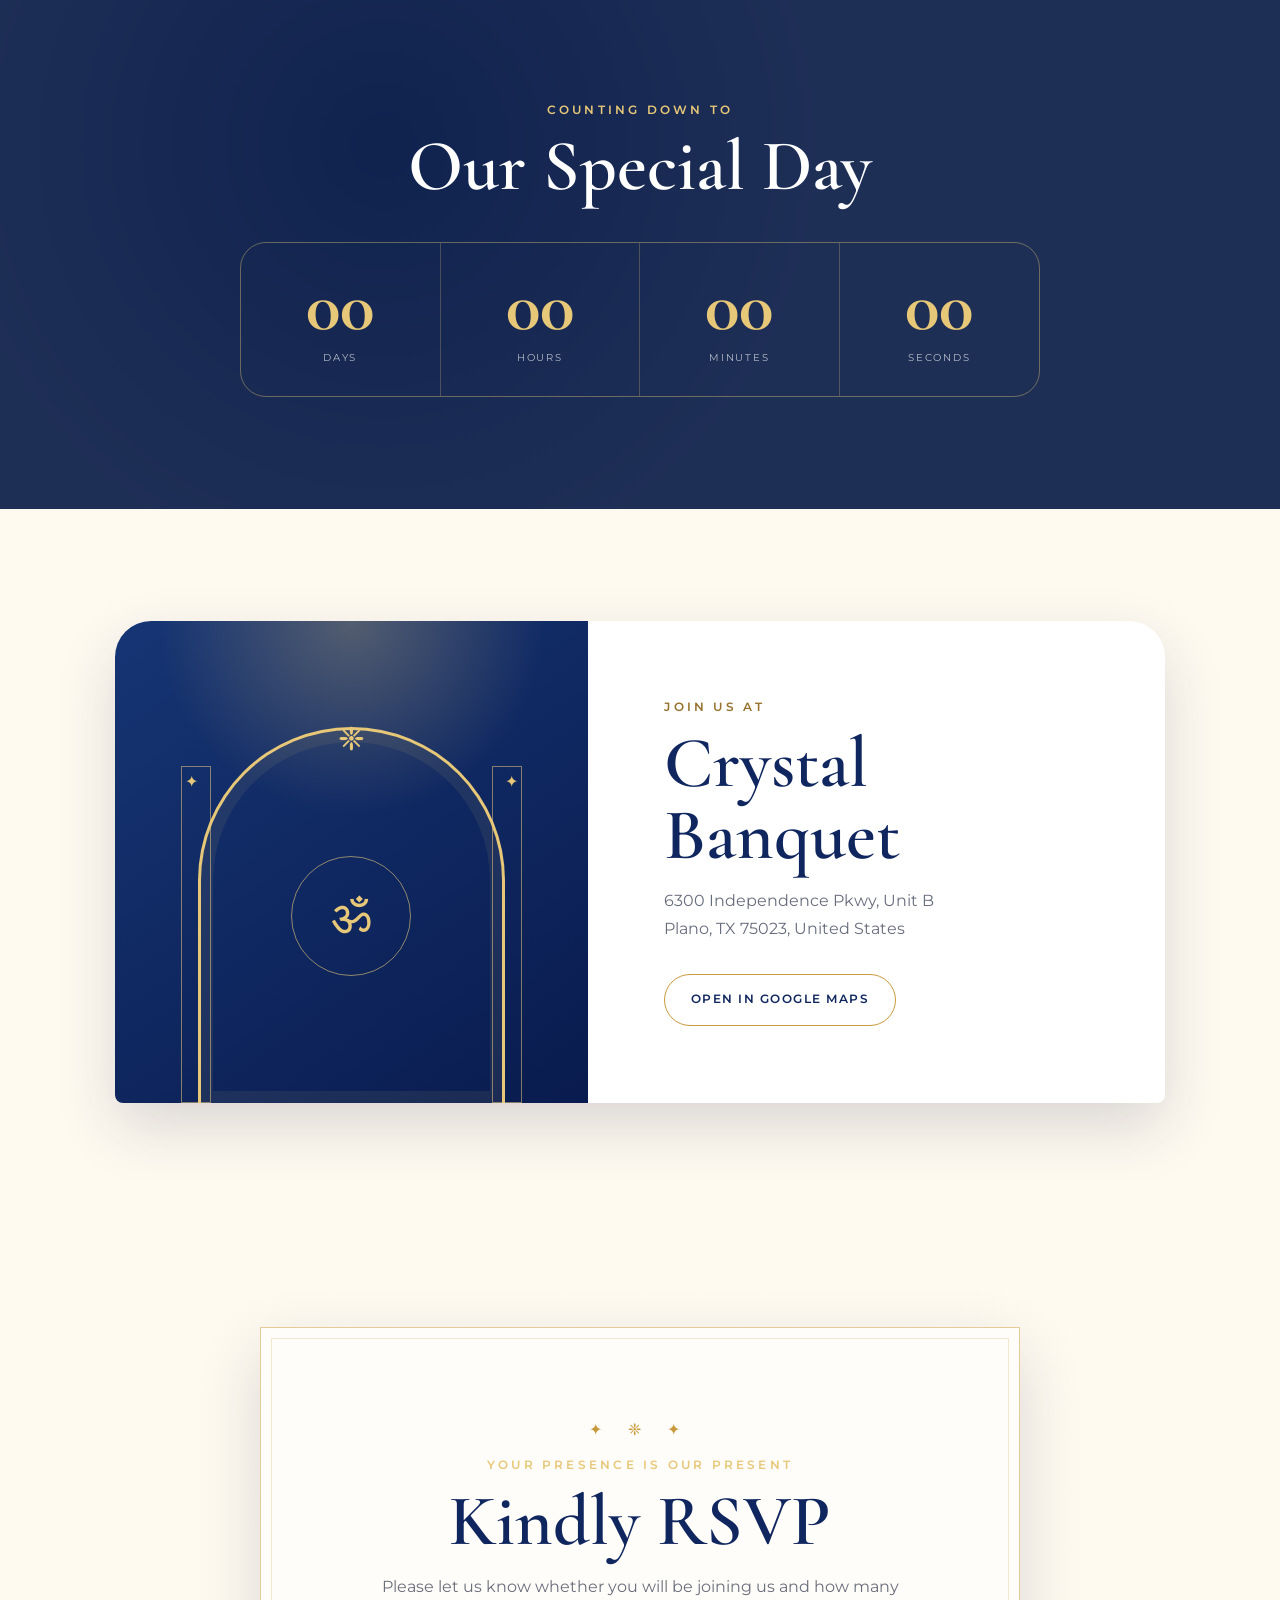
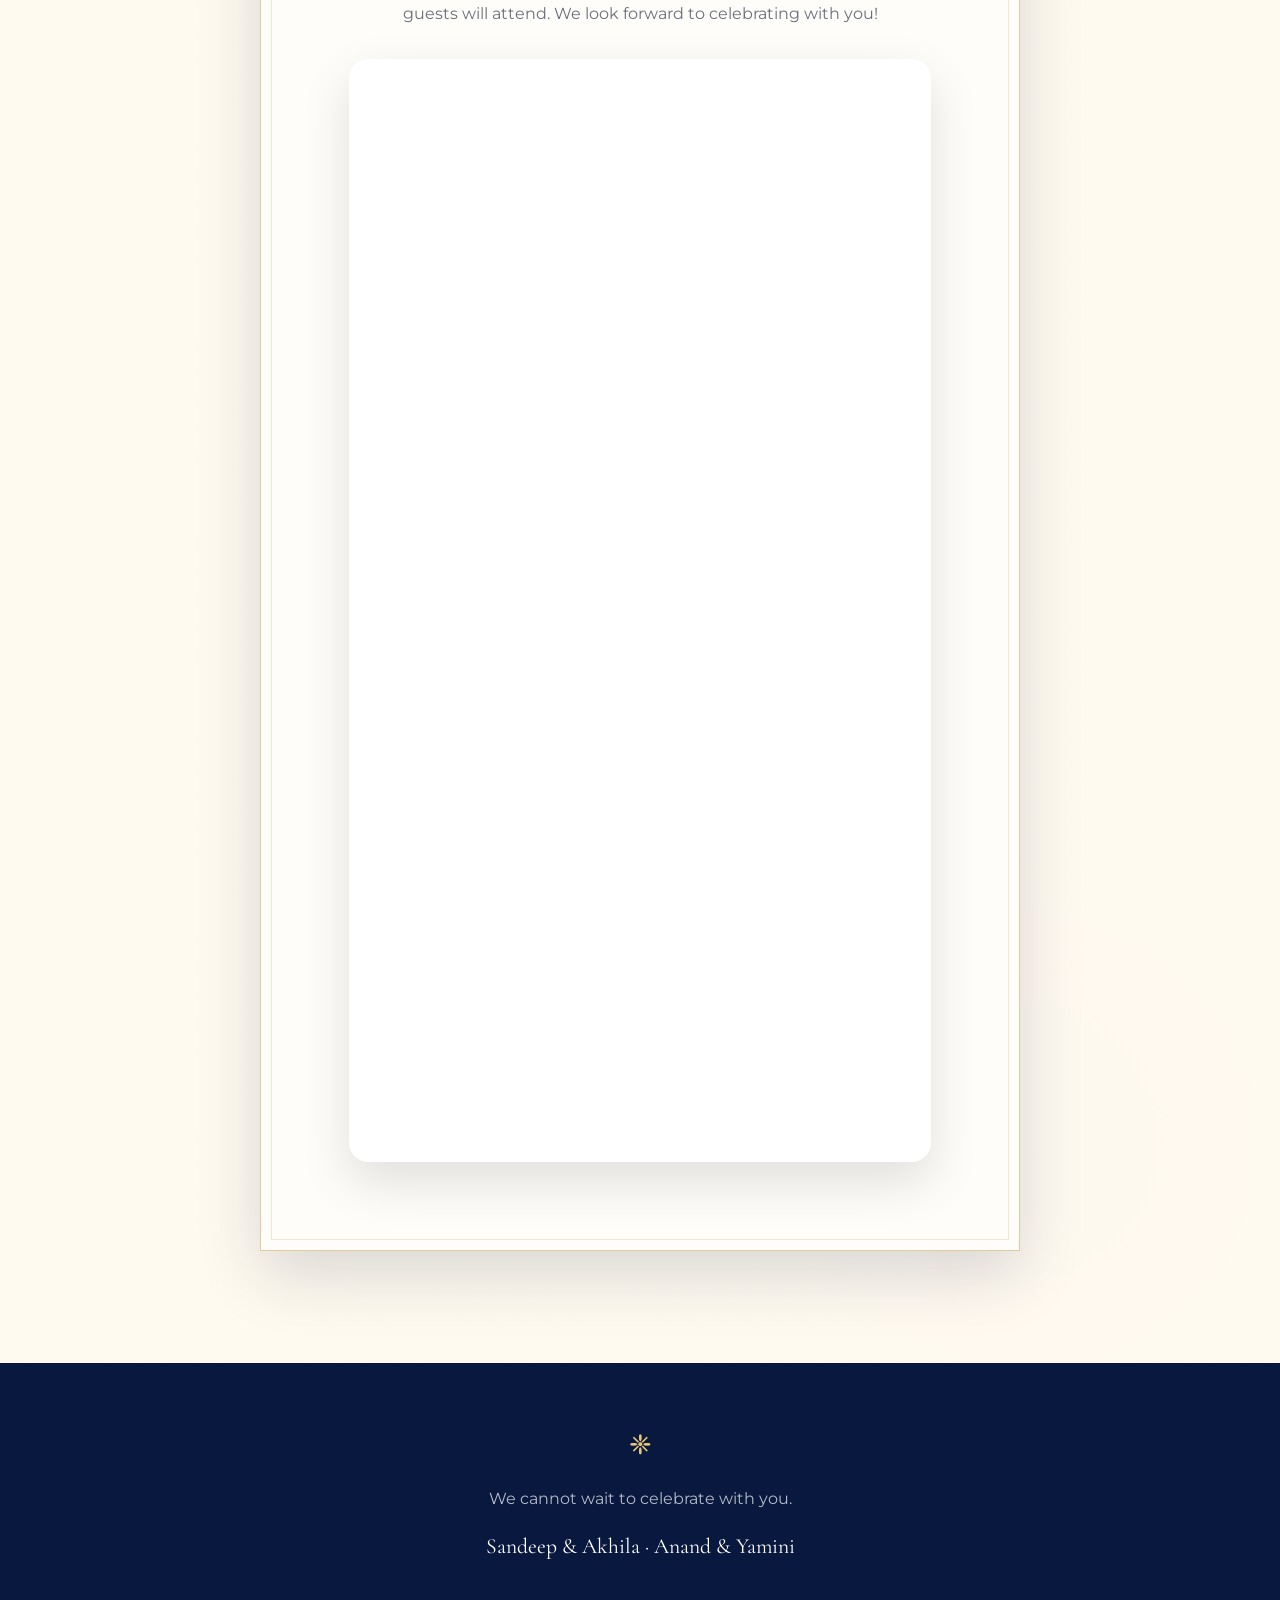
==== commit f2f9eab1: "changes" ====
--- a/v1/index.html
+++ b/v1/index.html
@@ -1,126 +1,168 @@
 <!DOCTYPE html>
 <html lang="en">
 <head>
-  <meta charset="UTF-8">
-  <meta name="viewport" content="width=device-width, initial-scale=1.0">
-  <meta name="theme-color" content="#10265f">
-  <title>Engagement Invitation</title>
+  <meta charset="UTF-8" />
+  <meta name="viewport" content="width=device-width, initial-scale=1.0" />
+  <meta name="theme-color" content="#10265f" />
+  <meta name="description" content="Engagement celebration invitation for Sandeep & Akhila and Anand & Yamini." />
+  <title>Our Engagement Celebration</title>
+
   <link rel="preconnect" href="https://fonts.googleapis.com">
   <link rel="preconnect" href="https://fonts.gstatic.com" crossorigin>
   <link href="https://fonts.googleapis.com/css2?family=Cormorant+Garamond:wght@500;600;700&family=Montserrat:wght@400;500;600&display=swap" rel="stylesheet">
-  <style>
-    :root { --blue:#10265f; --gold:#c89a3d; --gold-light:#e7c778; --cream:#fffaf0; }
-    * { box-sizing:border-box; }
-    body {
-      margin:0;
-      min-height:100svh;
-      display:grid;
-      place-items:center;
-      padding:2rem;
-      font-family:"Montserrat",sans-serif;
-      color:white;
-      text-align:center;
-      background:
-        linear-gradient(rgba(9,24,66,.88),rgba(13,34,82,.95)),
-        radial-gradient(circle at 50% 15%,#315294,transparent 46%),
-        var(--blue);
-    }
-    main {
-      width:min(850px,100%);
-      padding:clamp(2rem,7vw,5rem);
-      border:1px solid rgba(231,199,120,.55);
-      outline:1px solid rgba(255,255,255,.13);
-      outline-offset:-12px;
-    }
-    .eyebrow {
-      color:var(--gold-light);
-      text-transform:uppercase;
-      letter-spacing:.25em;
-      font-size:.72rem;
-    }
-    h1 {
-      margin:.5rem 0 1rem;
-      font-family:"Cormorant Garamond",serif;
-      font-size:clamp(3rem,9vw,6.5rem);
-      line-height:.95;
-    }
-    .intro { color:rgba(255,255,255,.76); }
-    .versions {
-      margin-top:2.5rem;
-      display:grid;
-      grid-template-columns:repeat(3,1fr);
-      gap:1rem;
-    }
-    .version-card {
-      padding:1.6rem 1rem;
-      color:white;
-      text-decoration:none;
-      border:1px solid rgba(231,199,120,.45);
-      background:rgba(255,255,255,.05);
-      transition:.25s ease;
-    }
-    .version-card:hover {
-      transform:translateY(-4px);
-      background:rgba(231,199,120,.12);
-    }
-    .version-card strong {
-      display:block;
-      color:var(--gold-light);
-      font-family:"Cormorant Garamond",serif;
-      font-size:2rem;
-    }
-    .version-card span {
-      font-size:.72rem;
-      text-transform:uppercase;
-      letter-spacing:.12em;
-    }
-    .routing-note {
-      margin-top:2rem;
-      color:rgba(255,255,255,.58);
-      font-size:.74rem;
-      line-height:1.8;
-    }
-    code { color:var(--gold-light); }
-    @media(max-width:650px) { .versions { grid-template-columns:1fr; } }
-  </style>
-  <script>
-    (function () {
-      const params = new URLSearchParams(window.location.search);
-      let requested = (params.get("version") || params.get("v") || "").toLowerCase();
-
-      if (!requested && window.location.hash) {
-        requested = window.location.hash.slice(1).toLowerCase();
-      }
-
-      const aliases = {
-        "1": "v1", "v1": "v1",
-        "2": "v2", "v2": "v2",
-        "3": "v3", "v3": "v3"
-      };
-
-      const destination = aliases[requested];
-      if (destination) {
-        window.location.replace("./" + destination + "/");
-      }
-    })();
-  </script>
+  <link rel="stylesheet" href="../assets/style.css" />
 </head>
 <body>
-  <main>
-    <p class="eyebrow">Choose an invitation design</p>
-    <h1>Our Engagement</h1>
-    <p class="intro">Open a version below, or share a URL that redirects guests directly to a selected design.</p>
+  <div class="page-shell">
+    <header class="hero" id="home">
+      <div class="mandala mandala-left" aria-hidden="true"></div>
+      <div class="mandala mandala-right" aria-hidden="true"></div>
+      <div class="petal-field" aria-hidden="true"></div>
 
-    <div class="versions">
-      <a class="version-card" href="./v1/"><strong>V1</strong><span>Current invitation</span></a>
-      <a class="version-card" href="./v2/"><strong>V2</strong><span>Second design</span></a>
-      <a class="version-card" href="./v3/"><strong>V3</strong><span>Third design</span></a>
-    </div>
+      <nav class="top-nav" aria-label="Main navigation">
+        <a class="monogram" href="#home" aria-label="Back to top">S • A</a>
+        <div class="nav-links">
+          <a href="#details">Details</a>
+          <a href="#venue">Venue</a>
+          <a href="#rsvp">RSVP</a>
+        </div>
+      </nav>
 
-    <p class="routing-note">
-      Direct routing examples:<br>
-      <code>?version=v1</code> · <code>?v=2</code> · <code>#v3</code>
-    </p>
-  </main>
+      <div class="hero-content reveal">
+        <p class="eyebrow">Together with our families</p>
+        <div class="ornament"><span></span><i>✦</i><span></span></div>
+        <h1>We’re Getting Engaged</h1>
+        <p class="intro">With joyful hearts, we invite you to celebrate the beginning of our forever.</p>
+
+        <div class="couples">
+          <div class="couple-card">
+            <p class="first-name">Sandeep Naga Varma Indukuri</p>
+            <span class="ampersand">&</span>
+            <p class="first-name">Akhila Mandhala</p>
+          </div>
+
+          <div class="center-flower" aria-hidden="true">❈</div>
+
+          <div class="couple-card">
+            <p class="first-name">Anand Varma Indukuri</p>
+            <span class="ampersand">&</span>
+            <p class="first-name">Yamini Praneetha</p>
+          </div>
+        </div>
+
+        <p class="date-line">Wednesday · August 26, 2026 · 10:00 AM onwards</p>
+        <a class="primary-button" href="#rsvp">Celebrate With Us</a>
+      </div>
+
+      <a class="scroll-cue" href="#details" aria-label="Scroll to event details">
+        <span>Discover</span>
+        <b>↓</b>
+      </a>
+    </header>
+
+    <main>
+      <section class="details-section section" id="details">
+        <div class="section-heading reveal">
+          <p class="eyebrow dark">A beautiful beginning</p>
+          <h2>Save the Date</h2>
+          <p>We would be honored to have you with us as we exchange rings, share laughter, and create cherished memories.</p>
+        </div>
+
+        <div class="detail-grid">
+          <article class="detail-card reveal">
+            <div class="icon-wrap" aria-hidden="true">
+              <svg viewBox="0 0 24 24"><path d="M7 2v3M17 2v3M3.5 9h17M5 4h14a2 2 0 0 1 2 2v14H3V6a2 2 0 0 1 2-2Z"/><path d="M7 13h3v3H7zM14 13h3v3h-3z"/></svg>
+            </div>
+            <p class="card-label">Date</p>
+            <h3>August 26, 2026</h3>
+            <p>Wednesday</p>
+          </article>
+
+          <article class="detail-card featured reveal">
+            <div class="icon-wrap" aria-hidden="true">
+              <svg viewBox="0 0 24 24"><circle cx="12" cy="12" r="9"/><path d="M12 7v5l3 2"/></svg>
+            </div>
+            <p class="card-label">Time</p>
+            <h3>10:00 AM</h3>
+            <p>Celebration onwards</p>
+          </article>
+
+          <article class="detail-card reveal">
+            <div class="icon-wrap" aria-hidden="true">
+              <svg viewBox="0 0 24 24"><path d="M12 21s7-6 7-12a7 7 0 1 0-14 0c0 6 7 12 7 12Z"/><circle cx="12" cy="9" r="2.2"/></svg>
+            </div>
+            <p class="card-label">Venue</p>
+            <h3>Crystal Banquet</h3>
+            <p>Plano, Texas</p>
+          </article>
+        </div>
+      </section>
+
+      <section class="countdown-section section">
+        <div class="countdown-copy reveal">
+          <p class="eyebrow">Counting down to</p>
+          <h2>Our Special Day</h2>
+        </div>
+        <div class="countdown reveal" data-event-date="2026-08-26T10:00:00-05:00">
+          <div><strong id="days">00</strong><span>Days</span></div>
+          <div><strong id="hours">00</strong><span>Hours</span></div>
+          <div><strong id="minutes">00</strong><span>Minutes</span></div>
+          <div><strong id="seconds">00</strong><span>Seconds</span></div>
+        </div>
+      </section>
+
+      <section class="venue-section section" id="venue">
+        <div class="venue-card reveal">
+          <div class="venue-art" aria-hidden="true">
+            <div class="arch">
+              <span class="arch-flower one">✦</span>
+              <span class="arch-flower two">❈</span>
+              <span class="arch-flower three">✦</span>
+              <div class="lamp">ॐ</div>
+            </div>
+          </div>
+          <div class="venue-copy">
+            <p class="eyebrow dark">Join us at</p>
+            <h2>Crystal Banquet</h2>
+            <p class="address">6300 Independence Pkwy, Unit B<br>Plano, TX 75023, United States</p>
+            <a class="outline-button" href="https://www.google.com/maps/search/?api=1&query=Crystal+Banquet+6300+Independence+Pkwy+Unit+B+Plano+TX+75023" target="_blank" rel="noopener noreferrer">
+              Open in Google Maps
+            </a>
+          </div>
+        </div>
+      </section>
+
+      <section class="rsvp-section section" id="rsvp">
+        <div class="rsvp-panel reveal">
+          <div class="small-ornament">✦ ❈ ✦</div>
+          <p class="eyebrow">Your presence is our present</p>
+          <h2>Kindly RSVP</h2>
+          <p>Please let us know whether you will be joining us and how many guests will attend. We look forward to celebrating with you!</p>
+
+          <div class="form-container">
+            <iframe
+              src="https://docs.google.com/forms/d/e/1FAIpQLSfjzA1CecTggnlEptnCaKhr09cavFbbHGw-cOLbHXmWTZkXow/viewform?embedded=true"
+              title="Engagement RSVP Form"
+              width="100%"
+              height="1103"
+              frameborder="0"
+              marginheight="0"
+              marginwidth="0"
+              loading="lazy">
+              Loading…
+            </iframe>
+          </div>
+        </div>
+      </section>
+    </main>
+
+    <footer>
+      <div class="footer-flourish">❈</div>
+      <p>We cannot wait to celebrate with you.</p>
+      <p class="footer-names">Sandeep & Akhila · Anand & Yamini</p>
+    </footer>
+  </div>
+
+  <script src="../assets/script.js"></script>
 </body>
 </html>
--- a/assets/style.css
+++ b/assets/style.css
@@ -0,0 +1,499 @@
+
+:root {
+  --blue: #10265f;
+  --blue-2: #173675;
+  --cream: #fffaf0;
+  --cream-2: #f5ead7;
+  --gold: #c89a3d;
+  --gold-light: #e7c778;
+  --ink: #1b2340;
+  --shadow: 0 24px 60px rgba(22, 31, 67, 0.16);
+}
+
+* { box-sizing: border-box; }
+html { scroll-behavior: smooth; }
+body {
+  margin: 0;
+  color: var(--ink);
+  background:
+    radial-gradient(circle at 15% 10%, rgba(200,154,61,.10), transparent 22rem),
+    radial-gradient(circle at 80% 90%, rgba(16,38,95,.08), transparent 26rem),
+    var(--cream);
+  font-family: "Montserrat", sans-serif;
+  line-height: 1.7;
+}
+a { color: inherit; }
+.page-shell { overflow: hidden; }
+.hero {
+  min-height: 100svh;
+  position: relative;
+  display: grid;
+  place-items: center;
+  padding: 7rem 1.5rem 5rem;
+  color: #fff;
+  text-align: center;
+  isolation: isolate;
+  background:
+    linear-gradient(rgba(9,24,66,.84), rgba(13,34,82,.93)),
+    radial-gradient(circle at 50% 15%, #315294, transparent 46%),
+    var(--blue);
+}
+.hero::before {
+  content: "";
+  position: absolute;
+  inset: 18px;
+  border: 1px solid rgba(231,199,120,.55);
+  pointer-events: none;
+}
+.hero::after {
+  content: "";
+  position: absolute;
+  inset: 29px;
+  border: 1px solid rgba(255,255,255,.12);
+  pointer-events: none;
+}
+.top-nav {
+  position: absolute;
+  z-index: 5;
+  top: 0;
+  left: 0;
+  right: 0;
+  max-width: 1180px;
+  margin: auto;
+  padding: 1.8rem 2rem;
+  display: flex;
+  align-items: center;
+  justify-content: space-between;
+}
+.monogram {
+  text-decoration: none;
+  font-family: "Cormorant Garamond", serif;
+  font-size: 1.35rem;
+  font-weight: 700;
+  color: var(--gold-light);
+  border: 1px solid rgba(231,199,120,.55);
+  border-radius: 50%;
+  width: 58px;
+  height: 58px;
+  display: grid;
+  place-items: center;
+}
+.nav-links { display: flex; gap: 1.8rem; }
+.nav-links a {
+  text-decoration: none;
+  text-transform: uppercase;
+  letter-spacing: .15em;
+  font-size: .72rem;
+  font-weight: 600;
+  opacity: .86;
+}
+.hero-content {
+  position: relative;
+  z-index: 2;
+  width: min(980px, 100%);
+}
+.eyebrow {
+  margin: 0 0 .6rem;
+  color: var(--gold-light);
+  text-transform: uppercase;
+  letter-spacing: .28em;
+  font-size: .72rem;
+  font-weight: 600;
+}
+.eyebrow.dark { color: #96712d; }
+.ornament {
+  display: flex;
+  align-items: center;
+  justify-content: center;
+  gap: .8rem;
+  color: var(--gold-light);
+}
+.ornament span {
+  width: 72px;
+  height: 1px;
+  background: linear-gradient(90deg, transparent, var(--gold-light));
+}
+.ornament span:last-child {
+  background: linear-gradient(90deg, var(--gold-light), transparent);
+}
+.hero h1, h2, .first-name {
+  font-family: "Cormorant Garamond", serif;
+}
+.hero h1 {
+  margin: .4rem 0;
+  font-size: clamp(3.1rem, 8vw, 6.8rem);
+  line-height: .92;
+  letter-spacing: -.035em;
+  font-weight: 600;
+}
+.intro {
+  max-width: 640px;
+  margin: 1.5rem auto 2.2rem;
+  color: rgba(255,255,255,.78);
+  font-size: .98rem;
+}
+.couples {
+  display: grid;
+  grid-template-columns: 1fr auto 1fr;
+  gap: 1.7rem;
+  align-items: center;
+  margin: 2.3rem auto 1.6rem;
+}
+.couple-card {
+  padding: 1.5rem 1rem;
+  border-top: 1px solid rgba(231,199,120,.3);
+  border-bottom: 1px solid rgba(231,199,120,.3);
+}
+.first-name {
+  margin: 0;
+  font-size: clamp(1.45rem, 3vw, 2.25rem);
+  line-height: 1.12;
+  color: #fffdf8;
+}
+.ampersand {
+  display: block;
+  margin: .35rem 0;
+  color: var(--gold-light);
+  font-family: "Cormorant Garamond", serif;
+  font-size: 1.5rem;
+}
+.center-flower { color: var(--gold-light); font-size: 2rem; }
+.date-line {
+  text-transform: uppercase;
+  letter-spacing: .16em;
+  font-size: .76rem;
+  color: rgba(255,255,255,.8);
+  margin: 1.8rem 0 2rem;
+}
+.primary-button, .outline-button {
+  display: inline-flex;
+  align-items: center;
+  justify-content: center;
+  min-height: 52px;
+  padding: .85rem 1.6rem;
+  border-radius: 999px;
+  text-decoration: none;
+  text-transform: uppercase;
+  letter-spacing: .13em;
+  font-size: .72rem;
+  font-weight: 600;
+  transition: transform .25s ease, box-shadow .25s ease, background .25s ease;
+}
+.primary-button {
+  color: var(--blue);
+  background: linear-gradient(135deg, #f1d990, #c99839);
+  box-shadow: 0 12px 30px rgba(200,154,61,.22);
+}
+.primary-button:hover, .outline-button:hover { transform: translateY(-3px); }
+.primary-button:hover { box-shadow: 0 17px 38px rgba(200,154,61,.33); }
+.scroll-cue {
+  position: absolute;
+  z-index: 2;
+  bottom: 2.4rem;
+  display: flex;
+  flex-direction: column;
+  text-decoration: none;
+  color: rgba(255,255,255,.62);
+  font-size: .64rem;
+  letter-spacing: .18em;
+  text-transform: uppercase;
+}
+.scroll-cue b {
+  color: var(--gold-light);
+  font-size: 1.1rem;
+  animation: bounce 1.8s infinite;
+}
+@keyframes bounce { 50% { transform: translateY(7px); } }
+
+.mandala {
+  position: absolute;
+  width: 420px;
+  aspect-ratio: 1;
+  opacity: .13;
+  border: 1px solid var(--gold-light);
+  border-radius: 50%;
+  background:
+    repeating-conic-gradient(from 22deg, transparent 0 8deg, rgba(231,199,120,.6) 9deg 10deg),
+    radial-gradient(circle, transparent 31%, rgba(231,199,120,.5) 32% 33%, transparent 34% 48%, rgba(231,199,120,.4) 49% 50%, transparent 51%);
+}
+.mandala::before, .mandala::after {
+  content: "";
+  position: absolute;
+  inset: 14%;
+  border: 1px solid var(--gold-light);
+  border-radius: 32% 68% 35% 65% / 60% 30% 70% 40%;
+  transform: rotate(45deg);
+}
+.mandala::after { transform: rotate(90deg); }
+.mandala-left { left: -220px; top: 18%; }
+.mandala-right { right: -230px; bottom: 4%; }
+
+.section { padding: 7rem 1.5rem; }
+.section-heading {
+  width: min(700px, 100%);
+  margin: 0 auto 3rem;
+  text-align: center;
+}
+h2 {
+  margin: .2rem 0 1rem;
+  color: var(--blue);
+  font-size: clamp(2.6rem, 6vw, 4.5rem);
+  line-height: 1;
+  font-weight: 600;
+}
+.section-heading p:last-child { color: #6e7180; }
+.detail-grid {
+  width: min(1080px, 100%);
+  margin: auto;
+  display: grid;
+  grid-template-columns: repeat(3, 1fr);
+  gap: 1.3rem;
+}
+.detail-card {
+  padding: 2.2rem 1.6rem;
+  text-align: center;
+  border: 1px solid rgba(16,38,95,.12);
+  background: rgba(255,255,255,.72);
+  box-shadow: 0 12px 34px rgba(30,36,68,.06);
+  border-radius: 26px 26px 7px 7px;
+}
+.detail-card.featured {
+  color: white;
+  background: linear-gradient(145deg, var(--blue-2), var(--blue));
+  transform: translateY(-14px);
+}
+.icon-wrap {
+  width: 55px;
+  height: 55px;
+  margin: auto auto 1rem;
+  border-radius: 50%;
+  display: grid;
+  place-items: center;
+  background: rgba(200,154,61,.13);
+}
+.icon-wrap svg {
+  width: 25px;
+  fill: none;
+  stroke: var(--gold);
+  stroke-width: 1.5;
+}
+.card-label {
+  margin: 0;
+  color: #9a7a3b;
+  text-transform: uppercase;
+  letter-spacing: .17em;
+  font-size: .68rem;
+}
+.detail-card h3 {
+  margin: .45rem 0 0;
+  font-family: "Cormorant Garamond", serif;
+  font-size: 1.8rem;
+}
+.detail-card p:last-child { margin: 0; color: #777a87; }
+.detail-card.featured p:last-child { color: rgba(255,255,255,.72); }
+
+.countdown-section {
+  color: white;
+  text-align: center;
+  background:
+    linear-gradient(rgba(13,31,74,.93), rgba(13,31,74,.93)),
+    radial-gradient(circle at 30% 30%, #2f4f8e, transparent 45%);
+}
+.countdown-section h2 { color: white; }
+.countdown {
+  width: min(800px, 100%);
+  margin: 2.5rem auto 0;
+  display: grid;
+  grid-template-columns: repeat(4, 1fr);
+  border: 1px solid rgba(231,199,120,.4);
+  border-radius: 26px;
+  overflow: hidden;
+}
+.countdown div {
+  padding: 1.7rem .8rem;
+  border-right: 1px solid rgba(231,199,120,.25);
+}
+.countdown div:last-child { border-right: 0; }
+.countdown strong {
+  display: block;
+  font-family: "Cormorant Garamond", serif;
+  font-size: clamp(2.4rem, 7vw, 4.5rem);
+  color: var(--gold-light);
+  line-height: 1;
+}
+.countdown span {
+  text-transform: uppercase;
+  letter-spacing: .17em;
+  font-size: .64rem;
+  color: rgba(255,255,255,.68);
+}
+
+.venue-card {
+  width: min(1050px, 100%);
+  margin: auto;
+  display: grid;
+  grid-template-columns: .9fr 1.1fr;
+  border-radius: 36px 36px 8px 8px;
+  overflow: hidden;
+  box-shadow: var(--shadow);
+  background: white;
+}
+.venue-art {
+  min-height: 420px;
+  display: grid;
+  place-items: end center;
+  background:
+    radial-gradient(circle at 50% 0%, rgba(231,199,120,.3), transparent 36%),
+    linear-gradient(145deg, #163574, #091b4e);
+}
+.arch {
+  position: relative;
+  width: 65%;
+  height: 78%;
+  border: 3px solid var(--gold-light);
+  border-bottom: 0;
+  border-radius: 160px 160px 0 0;
+  display: grid;
+  place-items: center;
+  box-shadow: inset 0 0 0 12px rgba(231,199,120,.08);
+}
+.arch::before, .arch::after {
+  content: "";
+  position: absolute;
+  bottom: 0;
+  width: 28px;
+  height: 90%;
+  border: 1px solid rgba(231,199,120,.55);
+}
+.arch::before { left: -20px; }
+.arch::after { right: -20px; }
+.lamp {
+  width: 120px;
+  height: 120px;
+  display: grid;
+  place-items: center;
+  color: var(--gold-light);
+  border: 1px solid rgba(231,199,120,.6);
+  border-radius: 50%;
+  font-family: serif;
+  font-size: 3rem;
+}
+.arch-flower { position: absolute; color: var(--gold-light); }
+.arch-flower.one { top: 10%; left: -16px; }
+.arch-flower.two { top: -18px; font-size: 2rem; }
+.arch-flower.three { top: 10%; right: -16px; }
+.venue-copy {
+  padding: clamp(2.2rem, 6vw, 5rem);
+  align-self: center;
+}
+.address { color: #686d7d; margin: 1rem 0 2rem; }
+.outline-button {
+  color: var(--blue);
+  border: 1px solid var(--gold);
+  background: transparent;
+}
+.outline-button:hover { background: #fff8e8; }
+
+.rsvp-section {
+  text-align: center;
+  background:
+    linear-gradient(rgba(255,250,240,.96), rgba(255,250,240,.96)),
+    repeating-linear-gradient(45deg, transparent 0 18px, rgba(200,154,61,.08) 19px 20px);
+}
+.rsvp-panel {
+  width: min(760px, 100%);
+  margin: auto;
+  padding: clamp(2.5rem, 7vw, 5.5rem);
+  border: 1px solid rgba(200,154,61,.5);
+  outline: 1px solid rgba(200,154,61,.22);
+  outline-offset: -12px;
+  background: rgba(255,255,255,.65);
+  box-shadow: var(--shadow);
+}
+.rsvp-panel p:not(.eyebrow) {
+  max-width: 560px;
+  margin: 0 auto 2rem;
+  color: #6b6e7b;
+}
+.small-ornament { color: var(--gold); letter-spacing: .7em; margin-bottom: .8rem; }
+.gold { min-width: 250px; }
+
+footer {
+  padding: 3.7rem 1.5rem;
+  text-align: center;
+  color: rgba(255,255,255,.7);
+  background: #09183e;
+}
+.footer-flourish { color: var(--gold-light); font-size: 1.7rem; }
+.footer-names {
+  margin: .3rem 0 0;
+  color: white;
+  font-family: "Cormorant Garamond", serif;
+  font-size: 1.35rem;
+}
+
+.reveal {
+  opacity: 0;
+  transform: translateY(24px);
+  transition: opacity .8s ease, transform .8s ease;
+}
+.reveal.visible { opacity: 1; transform: translateY(0); }
+
+@media (max-width: 780px) {
+  .nav-links { display: none; }
+  .top-nav { justify-content: center; padding-top: 1.6rem; }
+  .hero { padding-top: 7.5rem; }
+  .hero::before { inset: 10px; }
+  .hero::after { inset: 17px; }
+  .couples { grid-template-columns: 1fr; gap: .5rem; }
+  .center-flower { font-size: 1.45rem; }
+  .couple-card { padding: 1rem .4rem; }
+  .date-line { line-height: 1.8; padding: 0 1rem; }
+  .scroll-cue { display: none; }
+  .detail-grid { grid-template-columns: 1fr; }
+  .detail-card.featured { transform: none; }
+  .countdown { grid-template-columns: repeat(2, 1fr); }
+  .countdown div:nth-child(2) { border-right: 0; }
+  .countdown div:nth-child(-n+2) { border-bottom: 1px solid rgba(231,199,120,.25); }
+  .venue-card { grid-template-columns: 1fr; }
+  .venue-art { min-height: 330px; }
+  .venue-copy { text-align: center; }
+}
+@media (prefers-reduced-motion: reduce) {
+  html { scroll-behavior: auto; }
+  *, *::before, *::after { animation: none !important; transition: none !important; }
+  .reveal { opacity: 1; transform: none; }
+}
+
+.form-container {
+  width: 100%;
+  max-width: 760px;
+  margin: 2rem auto 0;
+  border-radius: 20px;
+  overflow: hidden;
+  background: #fff;
+  box-shadow: 0 20px 50px rgba(0,0,0,.12);
+}
+
+.form-container iframe {
+  display: block;
+  width: 100%;
+  min-height: 1103px;
+  border: 0;
+  background: #fff;
+}
+
+@media (max-width: 780px) {
+  .rsvp-panel {
+    padding-left: 1rem;
+    padding-right: 1rem;
+  }
+
+  .form-container {
+    border-radius: 14px;
+  }
+
+  .form-container iframe {
+    min-height: 1180px;
+  }
+}
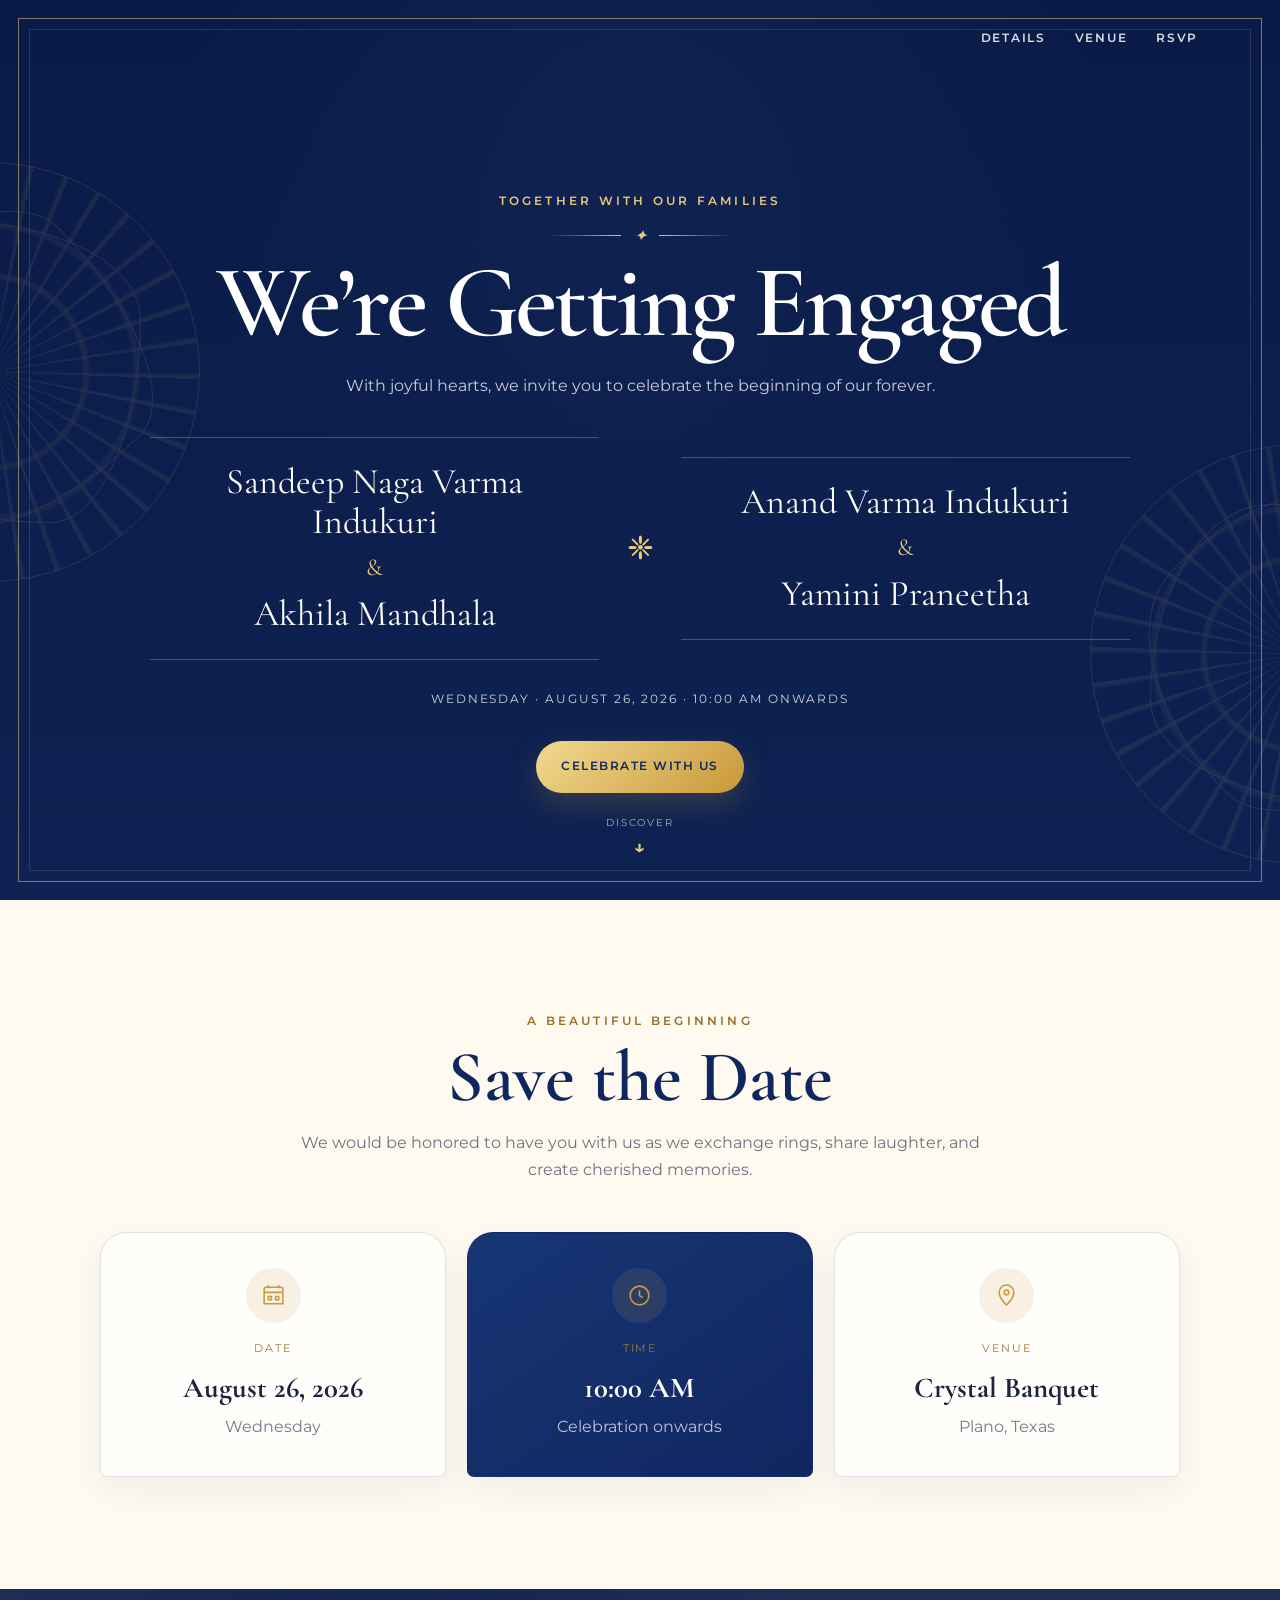
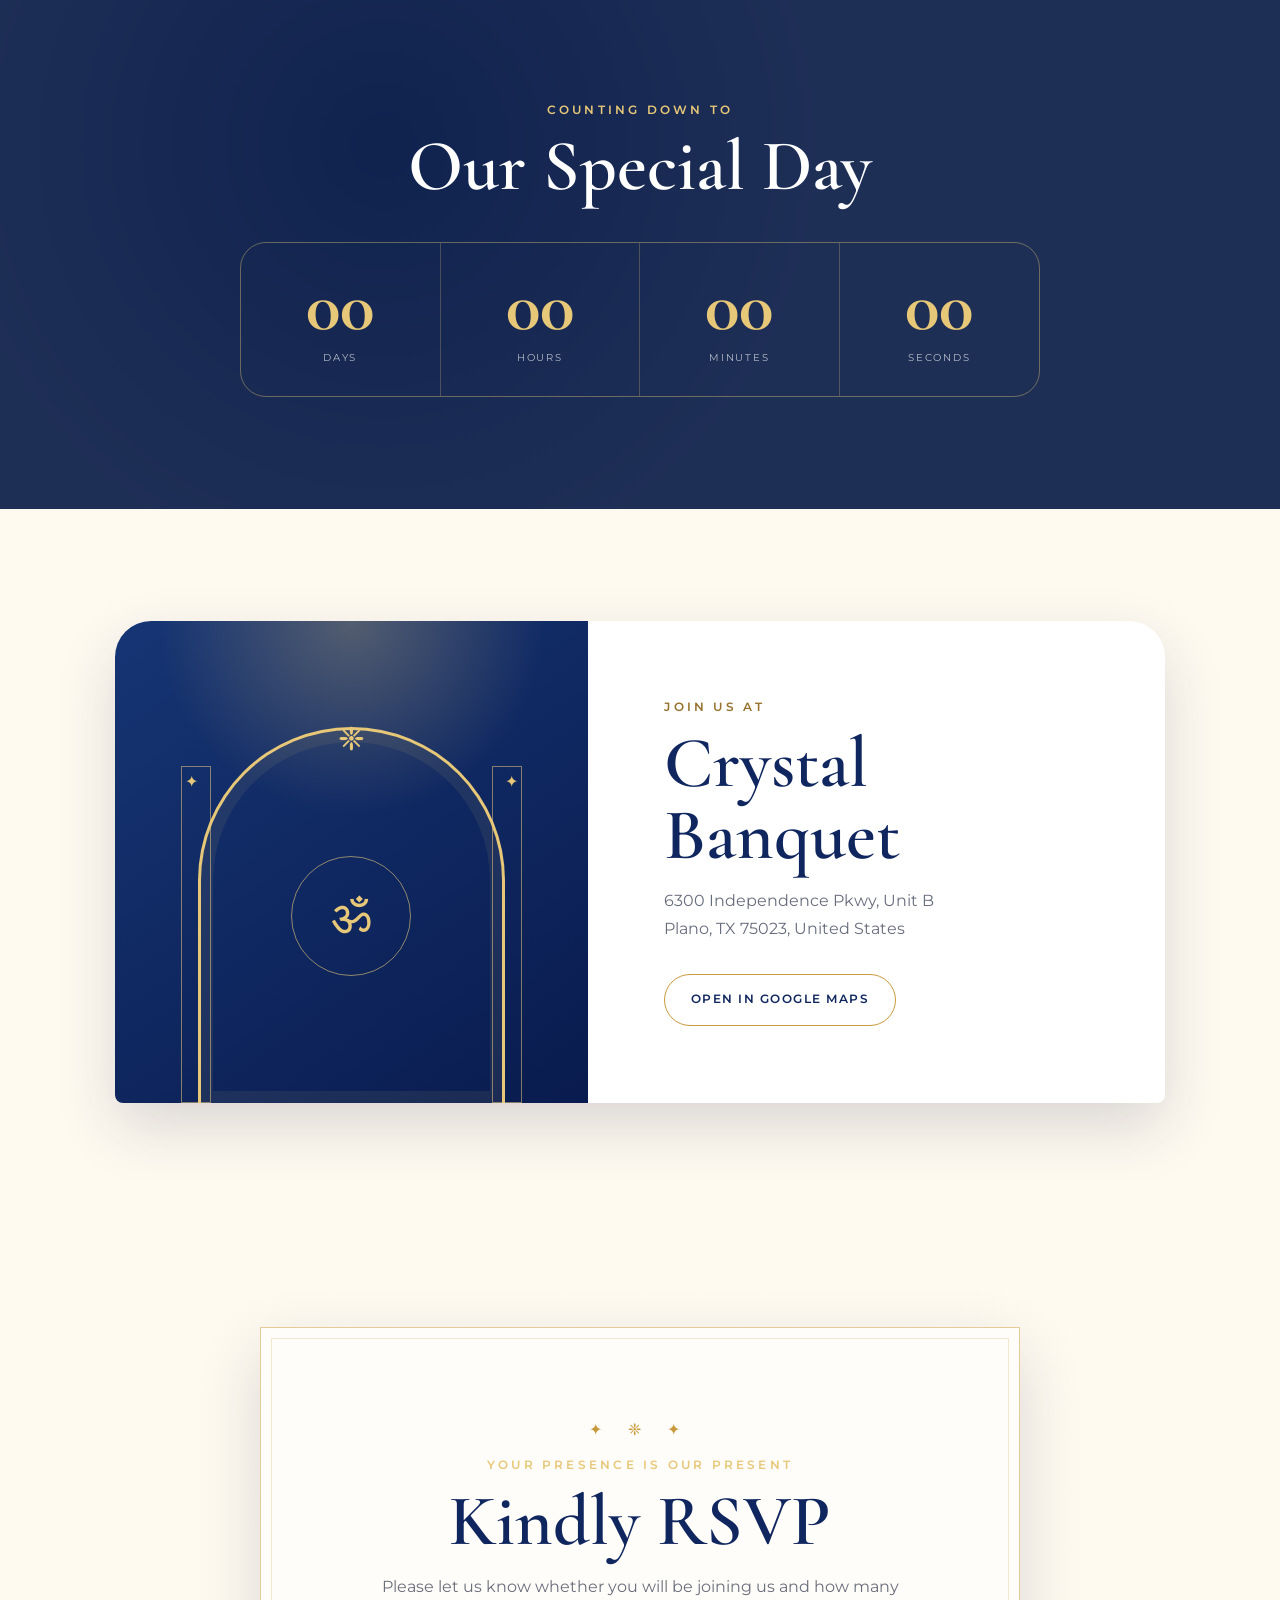
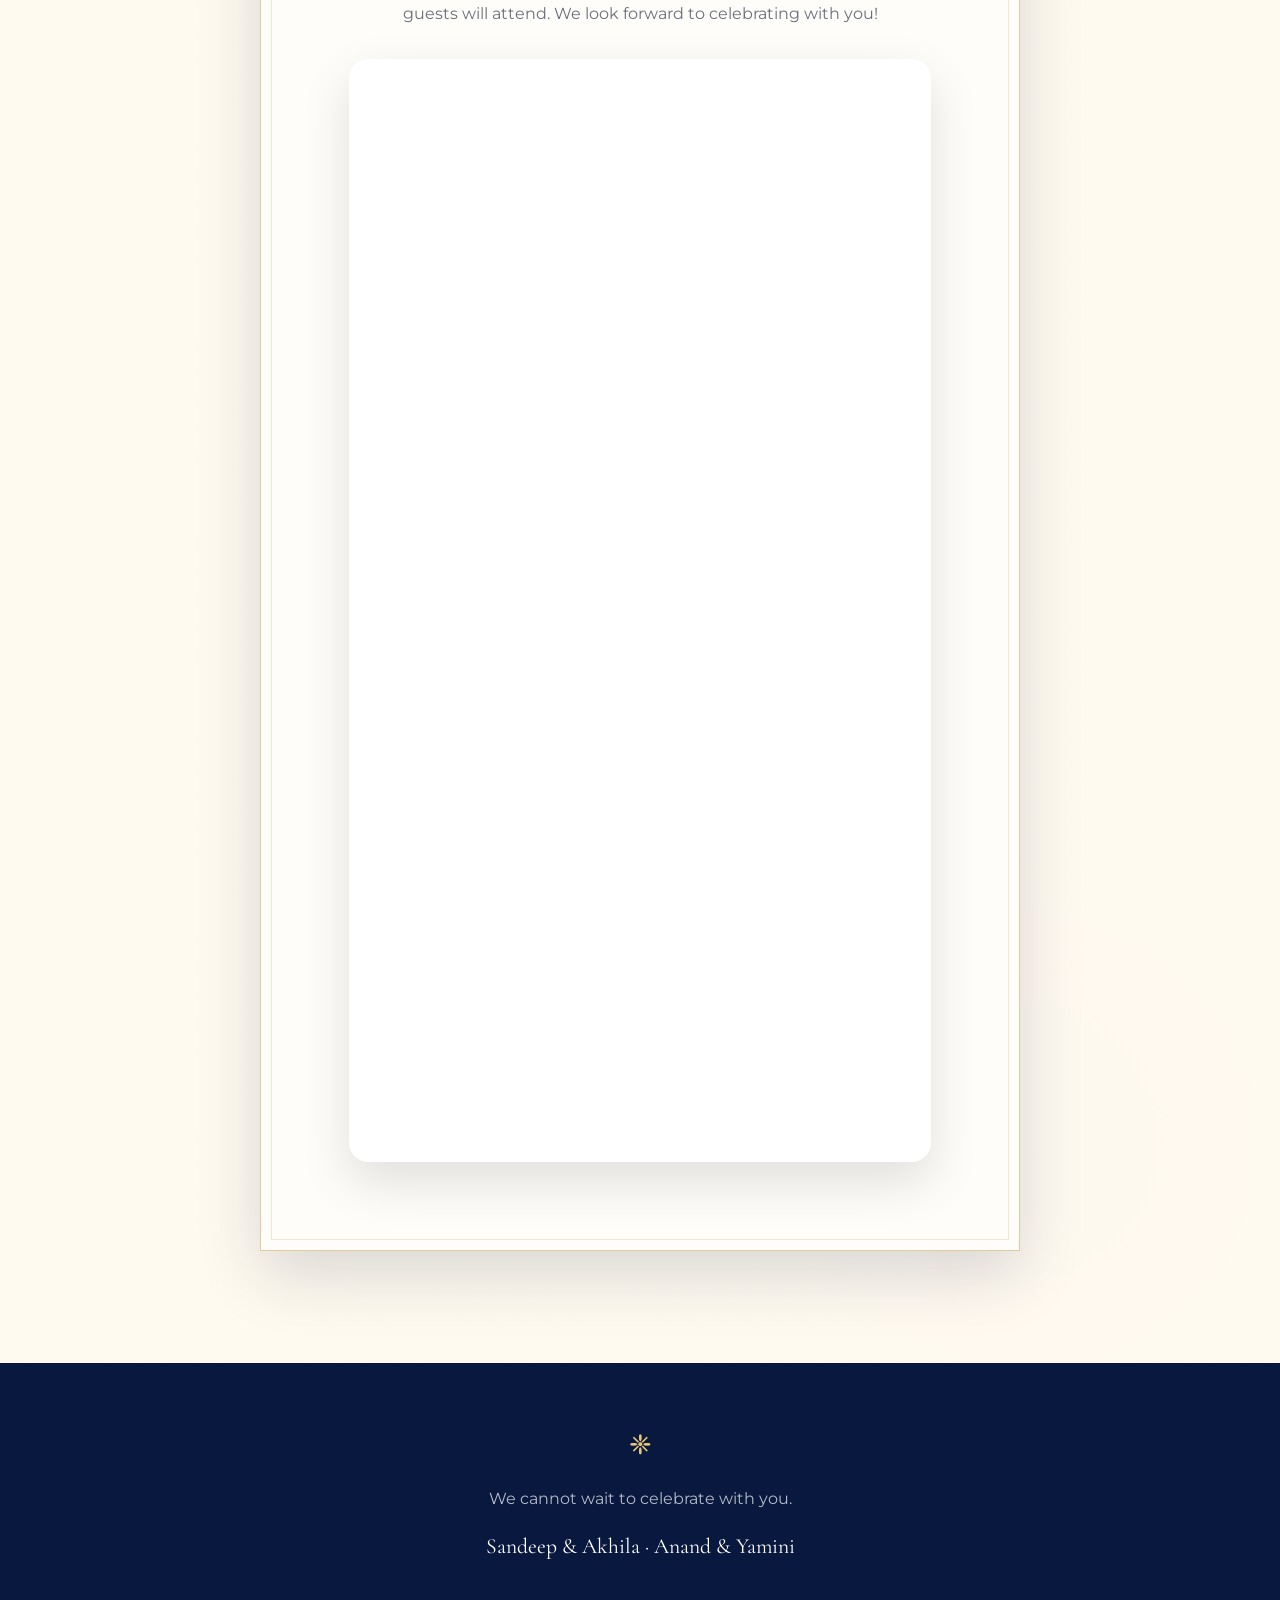
==== commit 29c2fde9: "styles" ====
--- a/v1/index.html
+++ b/v1/index.html
@@ -20,7 +20,8 @@
       <div class="petal-field" aria-hidden="true"></div>
 
       <nav class="top-nav" aria-label="Main navigation">
-        <a class="monogram" href="#home" aria-label="Back to top">S • A</a>
+        <!-- <a class="monogram" href="#home" aria-label="Back to top">S • A</a> -->
+        <div></div>
         <div class="nav-links">
           <a href="#details">Details</a>
           <a href="#venue">Venue</a>
